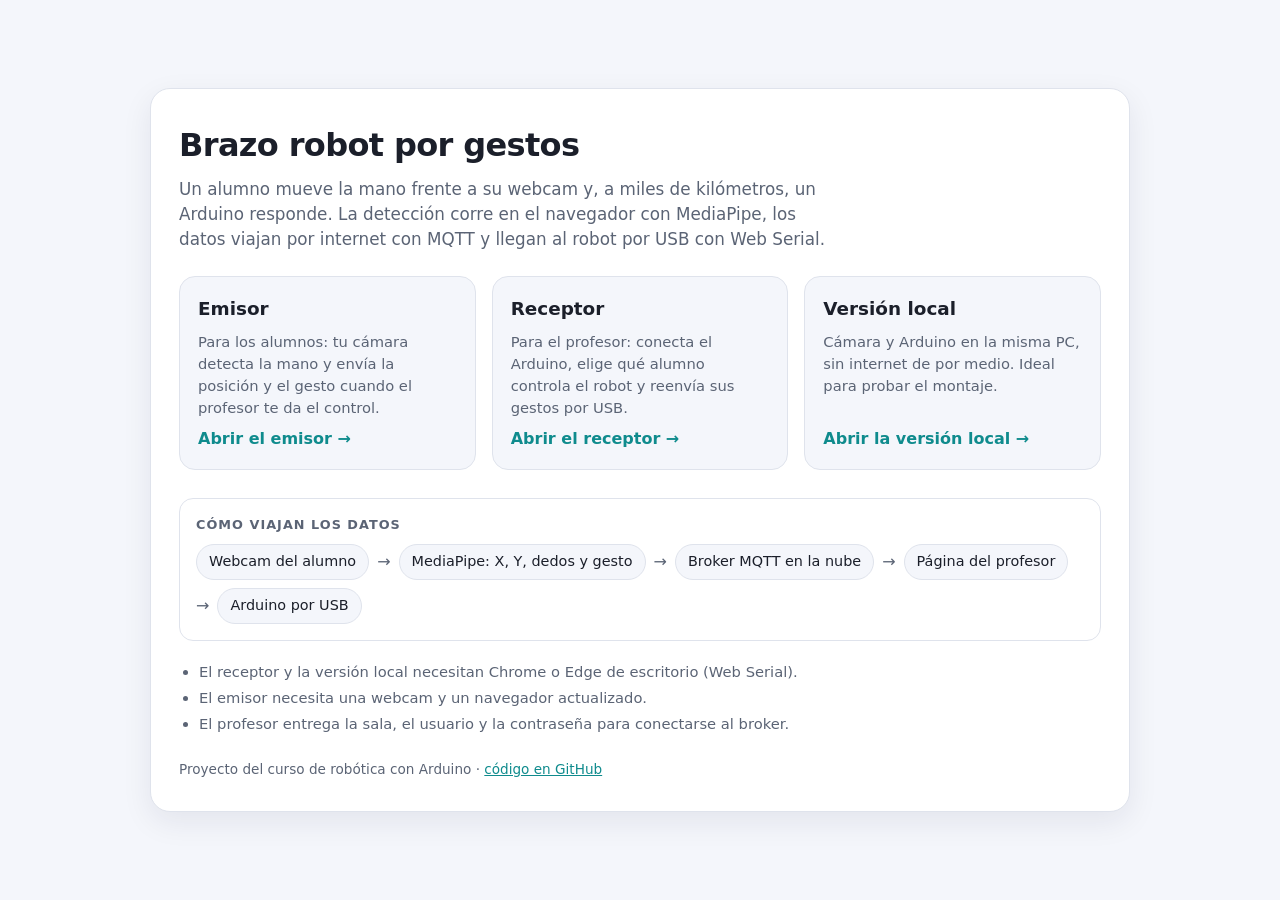
==== index.html @ 40471048 "Brazo robot por gestos: versión local y versión remota por MQTT - Versión local (hand-tracking.html)" ====
<!DOCTYPE html>
<html lang="es">
<head>
  <meta charset="UTF-8" />
  <meta name="viewport" content="width=device-width, initial-scale=1.0" />
  <meta name="description" content="Control remoto de un robot con gestos de la mano: MediaPipe en el navegador, MQTT por internet y Arduino" />
  <title>Brazo robot por gestos</title>
  <link rel="icon" href="data:," />
  <link rel="stylesheet" href="css/app.css" />
</head>
<body>
  <main class="landing">
    <h1>Brazo robot por gestos</h1>
    <p class="landing-lead">
      Un alumno mueve la mano frente a su webcam y, a miles de kilómetros, un Arduino responde.
      La detección corre en el navegador con MediaPipe, los datos viajan por internet con MQTT
      y llegan al robot por USB con Web Serial.
    </p>

    <nav class="role-cards" aria-label="Elegir rol">
      <a class="role-card" href="emisor.html">
        <h2>Emisor</h2>
        <p>Para los alumnos: tu cámara detecta la mano y envía la posición y el gesto cuando el profesor te da el control.</p>
        <span class="role-link">Abrir el emisor →</span>
      </a>
      <a class="role-card" href="receptor.html">
        <h2>Receptor</h2>
        <p>Para el profesor: conecta el Arduino, elige qué alumno controla el robot y reenvía sus gestos por USB.</p>
        <span class="role-link">Abrir el receptor →</span>
      </a>
      <a class="role-card" href="hand-tracking.html">
        <h2>Versión local</h2>
        <p>Cámara y Arduino en la misma PC, sin internet de por medio. Ideal para probar el montaje.</p>
        <span class="role-link">Abrir la versión local →</span>
      </a>
    </nav>

    <section class="flow" aria-label="Cómo funciona">
      <h2 class="section-label">Cómo viajan los datos</h2>
      <ol class="flow-steps">
        <li class="flow-step">Webcam del alumno</li>
        <li class="flow-arrow" aria-hidden="true">→</li>
        <li class="flow-step">MediaPipe: X, Y, dedos y gesto</li>
        <li class="flow-arrow" aria-hidden="true">→</li>
        <li class="flow-step">Broker MQTT en la nube</li>
        <li class="flow-arrow" aria-hidden="true">→</li>
        <li class="flow-step">Página del profesor</li>
        <li class="flow-arrow" aria-hidden="true">→</li>
        <li class="flow-step">Arduino por USB</li>
      </ol>
    </section>

    <ul class="landing-notes">
      <li>El receptor y la versión local necesitan Chrome o Edge de escritorio (Web Serial).</li>
      <li>El emisor necesita una webcam y un navegador actualizado.</li>
      <li>El profesor entrega la sala, el usuario y la contraseña para conectarse al broker.</li>
    </ul>

    <p class="landing-footer">
      Proyecto del curso de robótica con Arduino ·
      <a href="https://github.com/luabfr/brazo-robot-por-gestos">código en GitHub</a>
    </p>
  </main>
</body>
</html>
---- css/app.css ----
/* Estilos compartidos por todas las páginas del proyecto (versión local, emisor y receptor) */

/* Paleta de colores: modo claro por defecto (misma base que index.html) */
:root {
  --bg: #f4f6fb;
  --card: #ffffff;
  --text: #1b1f2a;
  --muted: #5b6475;
  --accent: #0f8b8d;
  --accent-hover: #0b6f71;
  --accent-text: #ffffff;
  --border: #dfe3ec;
  --shadow: 0 10px 30px rgba(20, 30, 60, 0.08);

  /* Mensajes de estado */
  --status-success: #1e7d3a;
  --status-warn: #a15c00;
  --status-error: #c0262d;

  /* Escenario del video: siempre oscuro para que el dibujo resalte */
  --stage-bg: #0b0e13;
  --stage-text: #9aa3b5;

  /* Conexión con el Arduino (mismos colores que index.html) */
  --status-off: #9aa3b5;
  --status-busy: #d08a00;
  --status-on: #1e9e4a;
  --led-on: #f2a900;
  --log-bg: #f7f8fb;
  --log-rx: #0f6f8d;
  --log-tx: #6b3fb0;
}

/* Modo oscuro según la preferencia del sistema */
@media (prefers-color-scheme: dark) {
  :root {
    --bg: #0f131a;
    --card: #171c25;
    --text: #e9edf4;
    --muted: #9aa3b5;
    --accent: #2bb6b8;
    --accent-hover: #4fcacc;
    --accent-text: #0f131a;
    --border: #2a3140;
    --shadow: 0 10px 30px rgba(0, 0, 0, 0.4);

    --status-success: #5fd38a;
    --status-warn: #f0b44c;
    --status-error: #ff7b7f;

    --status-off: #5b6475;
    --status-busy: #f0b44c;
    --status-on: #5fd38a;
    --led-on: #ffc233;
    --log-bg: #10141b;
    --log-rx: #5cc8e6;
    --log-tx: #b99bf0;
  }
}

* {
  box-sizing: border-box;
  margin: 0;
  padding: 0;
}

body {
  min-height: 100vh;
  display: flex;
  justify-content: center;
  padding: 24px 16px;
  background: var(--bg);
  color: var(--text);
  font-family: system-ui, -apple-system, "Segoe UI", Roboto, sans-serif;
  line-height: 1.5;
}

.app {
  width: 100%;
  max-width: 960px;
  padding: 28px 24px;
  background: var(--card);
  border: 1px solid var(--border);
  border-radius: 20px;
  box-shadow: var(--shadow);
}

@media (max-width: 480px) {
  .app {
    padding: 20px 16px;
  }
}

h1 {
  font-size: 1.75rem;
  font-weight: 700;
  letter-spacing: -0.02em;
}

/* Título y descripción en una línea; en pantallas angostas la descripción baja sola */
.app-header {
  display: flex;
  flex-wrap: wrap;
  align-items: baseline;
  gap: 4px 16px;
}

.tagline {
  color: var(--muted);
}

.section-label {
  font-size: 0.8rem;
  font-weight: 600;
  letter-spacing: 0.08em;
  text-transform: uppercase;
  color: var(--muted);
}

/* Barra de controles: botón principal y opciones de dibujo */
.toolbar {
  display: flex;
  flex-wrap: wrap;
  align-items: center;
  gap: 12px 20px;
  margin-top: 20px;
}

.btn {
  display: inline-flex;
  align-items: center;
  justify-content: center;
  min-height: 48px;
  min-width: 180px;
  padding: 12px 20px;
  border-radius: 12px;
  font-size: 1rem;
  font-weight: 600;
  font-family: inherit;
  cursor: pointer;
  transition: background-color 0.2s, color 0.2s, transform 0.1s;
}

.btn:active:not(:disabled) {
  transform: scale(0.98);
}

.btn:focus-visible {
  outline: 3px solid var(--accent);
  outline-offset: 3px;
}

.btn:disabled {
  opacity: 0.5;
  cursor: not-allowed;
}

.btn-primary {
  background: var(--accent);
  color: var(--accent-text);
  border: 2px solid var(--accent);
}

.btn-primary:hover:not(:disabled) {
  background: var(--accent-hover);
  border-color: var(--accent-hover);
}

.toggle {
  display: inline-flex;
  align-items: center;
  gap: 8px;
  min-height: 44px;
  cursor: pointer;
  user-select: none;
}

.toggle input {
  width: 18px;
  height: 18px;
  accent-color: var(--accent);
  cursor: pointer;
}

.toggle input:focus-visible {
  outline: 3px solid var(--accent);
  outline-offset: 2px;
}

.status {
  min-height: 1.5em;
  margin-top: 12px;
  font-size: 0.9rem;
  color: var(--muted);
}

.status-success { color: var(--status-success); }
.status-warn { color: var(--status-warn); }
.status-error { color: var(--status-error); }

.stage-area {
  margin-top: 16px;
}

/* Escenario: el video y el canvas se apilan con el mismo tamaño para que los nodos coincidan */
.stage {
  --video-ratio: 1.7778; /* 16:9; se reemplaza por la proporción real de la cámara al iniciar */
  position: relative;
  width: 100%;
  aspect-ratio: var(--video-ratio);
  max-height: 70vh;
  overflow: hidden;
  background: var(--stage-bg);
  border-radius: 16px;
}

.stage video,
.stage canvas {
  position: absolute;
  inset: 0;
  width: 100%;
  height: 100%;
  object-fit: contain;
}

/* Solo se espeja el video; el canvas espeja las coordenadas para que los textos se lean bien */
.stage.is-mirrored video {
  transform: scaleX(-1);
}

.stage-placeholder {
  position: absolute;
  inset: 0;
  display: flex;
  align-items: center;
  justify-content: center;
  padding: 16px;
  text-align: center;
  color: var(--stage-text);
}

.stage.is-live .stage-placeholder {
  display: none;
}

/* Indicadores: manos detectadas, cuadros por segundo y procesador usado */
.stats {
  display: grid;
  grid-template-columns: repeat(3, 1fr);
  gap: 12px;
  margin-top: 16px;
}

.stat {
  padding: 12px 14px;
  border: 1px solid var(--border);
  border-radius: 14px;
  background: var(--bg);
}

.stat-value {
  display: block;
  margin-top: 2px;
  font-size: 1.5rem;
  font-weight: 700;
  color: var(--accent);
  font-variant-numeric: tabular-nums;
}

/* Coordenadas de la punta del índice de cada mano */
.hand-data {
  margin-top: 20px;
}

.hand-data-list {
  list-style: none;
  margin-top: 8px;
  font-family: ui-monospace, "Cascadia Code", Consolas, monospace;
  font-size: 0.85rem;
  font-variant-numeric: tabular-nums;
}

.hand-data-list li {
  display: flex;
  flex-wrap: wrap;
  gap: 4px 16px;
  padding: 6px 0;
  border-bottom: 1px solid var(--border);
}

.hand-data-list li:last-child {
  border-bottom: 0;
}

/* Respeta los espacios de relleno de las coordenadas para que queden alineadas */
.hand-data-list span {
  white-space: pre;
}

.hand-name {
  min-width: 16ch;
  font-weight: 700;
}

.hand-empty {
  color: var(--muted);
}

/* Selector del punto de control (misma apariencia que los campos de index.html) */
.select {
  min-height: 44px;
  padding: 8px 12px;
  font: inherit;
  color: var(--text);
  background: var(--card);
  border: 1px solid var(--border);
  border-radius: 10px;
  cursor: pointer;
}

.select:focus-visible {
  outline: 3px solid var(--accent);
  outline-offset: 2px;
}

/* Datos de control: X/Y, dedos, gesto y el mensaje que se enviará al Arduino */
.control {
  margin-top: 20px;
  padding: 16px;
  border: 1px solid var(--border);
  border-radius: 14px;
}

/* X, Y y Dedos son números cortos; el gesto es texto ("Mano abierta") y necesita más ancho */
.control .stats {
  grid-template-columns: repeat(3, minmax(0, 0.75fr)) minmax(0, 1.6fr);
  margin-top: 8px;
}

/* El gesto es texto: más chico que los números pero con la misma altura, así las tarjetas quedan parejas */
.stat-value-text {
  font-size: 1.1rem;
  line-height: 2.25rem;
}

.message {
  display: flex;
  flex-wrap: wrap;
  align-items: center;
  gap: 6px 12px;
  margin-top: 12px;
}

.message-value {
  padding: 4px 10px;
  font-family: ui-monospace, "Cascadia Code", Consolas, monospace;
  font-size: 0.95rem;
  background: var(--bg);
  border: 1px solid var(--border);
  border-radius: 8px;
  overflow-wrap: anywhere;
}

.message-rate,
.control-hint {
  font-size: 0.85rem;
  color: var(--muted);
}

.control-hint {
  margin-top: 8px;
}

/* Botones secundarios y compactos (mismo estilo que index.html) */
.btn-secondary {
  background: transparent;
  color: var(--accent);
  border: 2px solid var(--accent);
}

.btn-secondary:hover:not(:disabled) {
  background: var(--accent);
  color: var(--accent-text);
}

.btn-small {
  min-width: 0;
  min-height: 44px;
  padding: 6px 16px;
  font-size: 0.9rem;
  border-radius: 10px;
}

/* Conexión con el Arduino por Web Serial */
.serial {
  margin-top: 20px;
  padding: 16px;
  border: 1px solid var(--border);
  border-radius: 14px;
}

.serial-header,
.logger-header {
  display: flex;
  flex-wrap: wrap;
  align-items: center;
  justify-content: space-between;
  gap: 8px 12px;
}

.port-row {
  display: flex;
  flex-wrap: wrap;
  gap: 8px;
  margin-top: 12px;
}

.port-row .select {
  flex: 1 1 240px;
  min-width: 0;
}

.select:disabled {
  opacity: 0.6;
  cursor: not-allowed;
}

.connection-status,
.led-row {
  display: flex;
  align-items: center;
  gap: 8px;
  font-size: 0.9rem;
  color: var(--muted);
}

.connection-status {
  margin-top: 8px;
}

.status-dot {
  width: 10px;
  height: 10px;
  flex: none;
  border-radius: 50%;
  background: var(--status-off);
}

.status-dot.is-busy {
  background: var(--status-busy);
}

.status-dot.is-connected {
  background: var(--status-on);
}

/* LEDs confirmados por el Arduino: punteado = desconocido, vacío = apagado, relleno con brillo = encendido */
.led-indicator {
  width: 14px;
  height: 14px;
  flex: none;
  border-radius: 50%;
  border: 2px dashed var(--status-off);
  background: transparent;
  transition: background-color 0.2s, box-shadow 0.2s;
}

.led-indicator.is-off {
  border-style: solid;
}

.led-indicator.is-on {
  border: 2px solid var(--led-on);
  background: var(--led-on);
  box-shadow: 0 0 10px var(--led-on);
}

.logger-header {
  margin-top: 16px;
  margin-bottom: 8px;
}

.logger-actions {
  display: flex;
  flex-wrap: wrap;
  align-items: center;
  gap: 8px 16px;
}

.logger-actions .btn-small {
  min-height: 32px;
  padding: 4px 14px;
  font-size: 0.85rem;
  border-radius: 8px;
}

.toggle-small {
  min-height: 32px;
  font-size: 0.85rem;
  color: var(--muted);
}

/* Registro: lista de eventos con hora, nivel y mensaje */
.log-list {
  list-style: none;
  height: 200px;
  overflow-y: auto;
  padding: 10px 12px;
  background: var(--log-bg);
  border: 1px solid var(--border);
  border-radius: 12px;
  font-family: ui-monospace, "Cascadia Code", Consolas, monospace;
  font-size: 0.8rem;
  line-height: 1.6;
}

.log-entry {
  display: grid;
  grid-template-columns: auto 6ch 1fr;
  gap: 8px;
}

.log-time {
  color: var(--muted);
  font-variant-numeric: tabular-nums;
}

.log-level {
  font-weight: 700;
}

.log-message {
  white-space: pre-wrap;
  overflow-wrap: anywhere;
}

.log-info .log-level { color: var(--muted); }
.log-success .log-level { color: var(--status-success); }
.log-warn .log-level { color: var(--status-warn); }
.log-error .log-level,
.log-error .log-message { color: var(--status-error); }
.log-rx .log-level { color: var(--log-rx); }
.log-tx .log-level { color: var(--log-tx); }

/* Oculta visualmente un elemento pero lo deja disponible para lectores de pantalla */
.visually-hidden {
  position: absolute;
  width: 1px;
  height: 1px;
  padding: 0;
  margin: -1px;
  overflow: hidden;
  clip: rect(0, 0, 0, 0);
  white-space: nowrap;
  border: 0;
}

@media (max-width: 480px) {
  .btn {
    width: 100%;
  }

  .stat-value {
    font-size: 1.2rem;
  }

  .stat-value-text {
    font-size: 1rem;
    line-height: 1.8rem;
  }

  .control .stats {
    grid-template-columns: repeat(2, 1fr);
  }

  /* Los botones compactos conservan su ancho natural y se reparten la fila */
  .btn-small {
    width: auto;
    flex: 1 1 auto;
  }
}

/* Escritorio: dos columnas que ocupan exactamente la ventana, sin scroll vertical.
   Izquierda: cámara y detección. Derecha: datos que se envían, conexión Web Serial y registro.
   En pantallas más chicas (celular, ventana angosta o muy baja) se mantiene una sola columna con scroll:
   por debajo de 1180 px de ancho las dos columnas quedan tan angostas que el video se vuelve muy chico. */
@media (min-width: 1180px) and (min-height: 540px) {
  body {
    height: 100vh;
    height: 100dvh;
    padding: 16px;
  }

  .app {
    display: grid;
    grid-template-columns: minmax(0, 1.55fr) minmax(380px, 1fr);
    grid-template-rows: auto minmax(0, 1fr);
    gap: 14px 20px;
    max-width: 1680px;
    height: 100%;
    padding: 18px 24px 20px;
  }

  .app-header {
    grid-column: 1 / -1;
  }

  /* Cada columna reparte su alto. Si la ventana es demasiado baja, hace scroll la columna, no la página.
     El padding con margen negativo deja lugar al contorno de foco de los botones sin que se corte. */
  .column {
    display: flex;
    flex-direction: column;
    gap: 12px;
    min-height: 0;
    margin: -6px;
    padding: 6px;
    overflow-y: auto;
  }

  .column > * {
    margin-top: 0;
  }

  /* El video ocupa todo el alto libre y conserva la proporción de la cámara (100cqw/100cqh = tamaño del área) */
  .stage-area {
    flex: 1 1 0;
    min-height: 160px;
    display: grid;
    place-items: center;
    container-type: size;
  }

  .stage {
    width: min(100cqw, calc(100cqh * var(--video-ratio)));
    max-height: none;
  }

  /* Indicadores de la cámara en una sola línea (etiqueta y valor juntos): le dejan más alto al video */
  .column-camera .stat {
    display: flex;
    align-items: baseline;
    justify-content: space-between;
    gap: 8px;
    padding: 8px 12px;
  }

  .column-camera .stat-value {
    margin-top: 0;
    font-size: 1.15rem;
  }

  /* Las dos manos lado a lado, con el lugar reservado: el video no cambia de tamaño si aparece o desaparece una */
  .hand-data-list {
    display: grid;
    grid-template-columns: repeat(2, minmax(0, 1fr));
    column-gap: 16px;
    min-height: calc(0.85rem * 1.5 + 13px);
  }

  .hand-data-list li {
    border-bottom: 0;
  }

  /* El selector de puerto cede ancho para que "Agregar" y "Conectar" entren en la misma fila */
  .port-row .select {
    flex-basis: 180px;
  }

  /* La tarjeta del Arduino se estira hasta abajo y el registro usa todo el espacio que queda */
  .serial {
    flex: 1 1 0;
    display: flex;
    flex-direction: column;
  }

  .log-list {
    flex: 1 1 0;
    height: auto;
    min-height: 72px;
  }
}

/* Ventanas de poca altura (p. ej. notebook de 1366×768 con la barra del navegador): todo más compacto
   para que al video le quede más lugar */
@media (min-width: 1180px) and (min-height: 540px) and (max-height: 820px) {
  body {
    padding: 10px;
  }

  .app {
    gap: 10px 16px;
    padding: 12px 18px 14px;
  }

  h1 {
    font-size: 1.35rem;
  }

  .column {
    gap: 10px;
  }

  .toolbar {
    gap: 8px 16px;
    font-size: 0.9rem;
  }

  .toolbar .btn {
    min-width: 0;
    min-height: 40px;
    padding: 8px 16px;
    font-size: 0.95rem;
  }

  .toggle {
    min-height: 36px;
  }

  .select {
    min-height: 38px;
    padding: 6px 10px;
  }

  .btn-small {
    min-height: 38px;
  }

  .stat {
    padding: 6px 12px;
  }

  .stat-value {
    font-size: 1.25rem;
  }

  .stat-value-text {
    font-size: 1rem;
    line-height: 1.875rem;
  }

  .control,
  .serial {
    padding: 12px;
  }

  .logger-header {
    margin-top: 10px;
    margin-bottom: 6px;
  }

  .control-hint {
    font-size: 0.8rem;
  }
}

@media (prefers-reduced-motion: reduce) {
  .btn,
  .led-indicator {
    transition: none;
  }
}

/* ================= Versión remota: emisor y receptor ================= */

/* Tarjeta genérica (misma apariencia que "Datos de control" y "Arduino") */
.panel {
  margin-top: 20px;
  padding: 16px;
  border: 1px solid var(--border);
  border-radius: 14px;
}

.panel-header {
  display: flex;
  flex-wrap: wrap;
  align-items: center;
  justify-content: space-between;
  gap: 8px 12px;
}

/* Formulario de conexión al broker: tantos campos por fila como entren (todos en una fila si hay lugar) */
.connect-form {
  display: grid;
  grid-template-columns: repeat(auto-fit, minmax(120px, 1fr));
  gap: 8px 12px;
  margin-top: 12px;
}

/* Con la conexión activa solo quedan el botón y el estado, que ya dice sala y alias: más lugar para lo demás */
.connect-form.is-active .field {
  display: none;
}

.field {
  display: flex;
  flex-direction: column;
  gap: 4px;
  min-width: 0;
}

.field label,
.field-advanced summary {
  font-size: 0.8rem;
  color: var(--muted);
}

.field-wide {
  grid-column: 1 / -1;
}

.field-advanced summary {
  cursor: pointer;
}

.field-advanced .input {
  margin-top: 4px;
}

.input {
  width: 100%;
  min-width: 0;
  min-height: 40px;
  padding: 6px 10px;
  font: inherit;
  color: var(--text);
  background: var(--card);
  border: 1px solid var(--border);
  border-radius: 10px;
}

.input:focus-visible {
  outline: 3px solid var(--accent);
  outline-offset: 2px;
}

.input:disabled {
  opacity: 0.6;
}

.form-actions {
  grid-column: 1 / -1;
  display: flex;
  flex-wrap: wrap;
  align-items: center;
  gap: 8px 12px;
}

/* Estado del rol: quién tiene el control y si la otra punta está conectada */
.role-row {
  display: flex;
  flex-wrap: wrap;
  align-items: center;
  gap: 6px 12px;
  margin-top: 8px;
  font-size: 0.9rem;
  color: var(--muted);
}

.badge {
  display: inline-flex;
  align-items: center;
  padding: 2px 10px;
  border: 1px solid var(--border);
  border-radius: 999px;
  background: var(--bg);
  color: var(--muted);
  font-size: 0.85rem;
  font-weight: 600;
}

.badge.is-active {
  background: var(--accent);
  border-color: var(--accent);
  color: var(--accent-text);
}

.badge.is-waiting {
  border-color: var(--status-warn);
  color: var(--status-warn);
}

/* Registro en su propia tarjeta (emisor) */
.log-panel .logger-header {
  margin-top: 0;
}

/* Lista de alumnos conectados (receptor) */
.student-list {
  list-style: none;
  margin-top: 8px;
  max-height: 240px;
  overflow-y: auto;
}

.student {
  display: flex;
  align-items: center;
  gap: 10px;
  padding: 6px 0;
  border-bottom: 1px solid var(--border);
}

.student:last-child {
  border-bottom: 0;
}

.student-name {
  flex: 1;
  min-width: 0;
  font-weight: 600;
  overflow-wrap: anywhere;
}

.student-empty {
  padding: 8px 0;
  font-size: 0.9rem;
  color: var(--muted);
}

.student .btn-small {
  min-height: 34px;
  padding: 4px 12px;
}

@media (min-width: 1180px) and (min-height: 540px) {
  /* El registro del emisor y la lista de alumnos del receptor usan todo el alto que queda */
  .log-panel,
  .students {
    flex: 1 1 0;
    display: flex;
    flex-direction: column;
  }

  .student-list {
    flex: 1 1 0;
    min-height: 60px;
    max-height: none;
  }
}

@media (min-width: 1180px) and (min-height: 540px) and (max-height: 820px) {
  .panel {
    padding: 12px;
  }

  .connect-form {
    gap: 6px 10px;
    margin-top: 8px;
  }

  .input {
    min-height: 36px;
    padding: 4px 10px;
  }
}

/* ================= Portada (index.html) ================= */

.landing {
  width: 100%;
  max-width: 980px;
  margin: auto 0;
  padding: 32px 28px;
  background: var(--card);
  border: 1px solid var(--border);
  border-radius: 20px;
  box-shadow: var(--shadow);
}

.landing h1 {
  font-size: 2rem;
}

.landing-lead {
  margin-top: 8px;
  max-width: 62ch;
  color: var(--muted);
  font-size: 1.05rem;
}

.role-cards {
  display: grid;
  grid-template-columns: repeat(3, minmax(0, 1fr));
  gap: 16px;
  margin-top: 24px;
}

.role-card {
  display: flex;
  flex-direction: column;
  gap: 8px;
  padding: 18px;
  border: 1px solid var(--border);
  border-radius: 16px;
  background: var(--bg);
  color: var(--text);
  text-decoration: none;
  transition: border-color 0.2s, transform 0.1s;
}

.role-card:hover {
  border-color: var(--accent);
}

.role-card:focus-visible {
  outline: 3px solid var(--accent);
  outline-offset: 3px;
}

.role-card h2 {
  font-size: 1.15rem;
}

.role-card p {
  color: var(--muted);
  font-size: 0.92rem;
}

.role-card .role-link {
  margin-top: auto;
  color: var(--accent);
  font-weight: 600;
}

.flow {
  margin-top: 28px;
  padding: 16px;
  border: 1px solid var(--border);
  border-radius: 14px;
}

.flow-steps {
  display: flex;
  flex-wrap: wrap;
  align-items: center;
  gap: 8px;
  margin-top: 10px;
  list-style: none;
}

.flow-step {
  padding: 6px 12px;
  border-radius: 999px;
  background: var(--bg);
  border: 1px solid var(--border);
  font-size: 0.9rem;
}

.flow-arrow {
  color: var(--muted);
}

.landing-notes {
  margin-top: 20px;
  padding-left: 20px;
  color: var(--muted);
  font-size: 0.92rem;
}

.landing-notes li + li {
  margin-top: 4px;
}

.landing-footer {
  margin-top: 24px;
  font-size: 0.85rem;
  color: var(--muted);
}

.landing-footer a {
  color: var(--accent);
}

@media (max-width: 760px) {
  .role-cards {
    grid-template-columns: 1fr;
  }

  .landing {
    padding: 24px 18px;
  }
}

@media (prefers-reduced-motion: reduce) {
  .role-card {
    transition: none;
  }
}
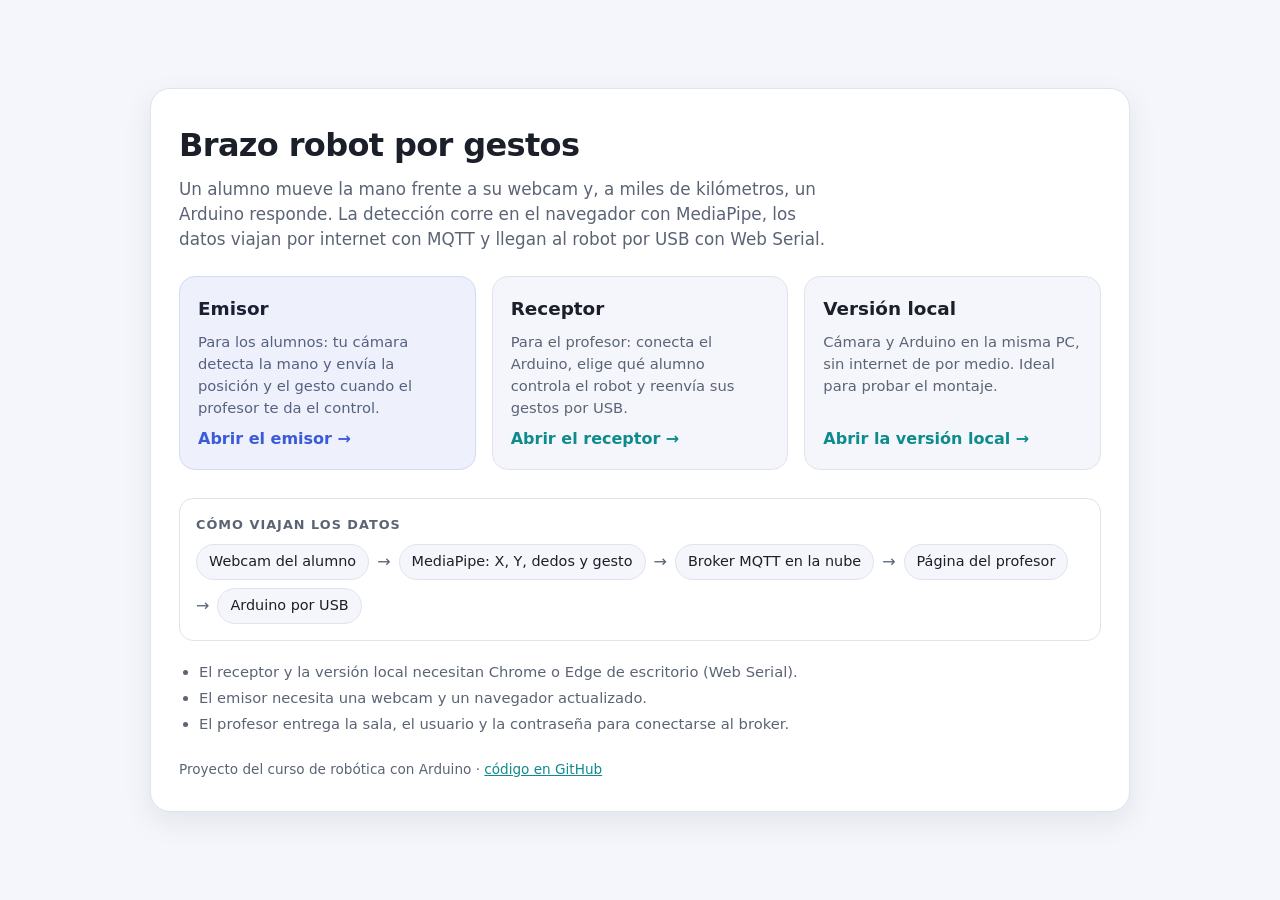
==== commit 8f6bfaee: "Paleta azul índigo para el emisor y ajustes de diseño - El emisor usa una paleta análoga (azul índig" ====
--- a/index.html
+++ b/index.html
@@ -18,7 +18,8 @@
     </p>
 
     <nav class="role-cards" aria-label="Elegir rol">
-      <a class="role-card" href="emisor.html">
+      <!-- theme-emisor: la tarjeta anticipa el color de la página del emisor -->
+      <a class="role-card theme-emisor" href="emisor.html">
         <h2>Emisor</h2>
         <p>Para los alumnos: tu cámara detecta la mano y envía la posición y el gesto cuando el profesor te da el control.</p>
         <span class="role-link">Abrir el emisor →</span>
--- a/css/app.css
+++ b/css/app.css
@@ -58,6 +58,38 @@
   }
 }
 
+/* Paleta del emisor (alumnos): azul índigo, análoga del verde azulado del receptor.
+   Sirve para distinguir las dos páginas a simple vista. Se descartó la complementaria (coral/rojo)
+   porque se confunde con los colores de aviso, error y LED encendido.
+   Contraste verificado (WCAG AA, mínimo 4,5:1) en todas las combinaciones de texto y fondo. */
+.theme-emisor {
+  --bg: #eef1fb;
+  --card: #ffffff;
+  --text: #1a1f33;
+  --muted: #566080;
+  --accent: #3b5bdb;
+  --accent-hover: #2f48b4;
+  --accent-text: #ffffff;
+  --border: #d3daf2;
+  --shadow: 0 10px 30px rgba(30, 45, 120, 0.1);
+  --log-bg: #f5f7fe;
+}
+
+@media (prefers-color-scheme: dark) {
+  .theme-emisor {
+    --bg: #0d1120;
+    --card: #151b2f;
+    --text: #e8ecf8;
+    --muted: #9ba5c4;
+    --accent: #8fa3ff;
+    --accent-hover: #aab9ff;
+    --accent-text: #0d1120;
+    --border: #283255;
+    --shadow: 0 10px 30px rgba(0, 0, 0, 0.45);
+    --log-bg: #0f1427;
+  }
+}
+
 * {
   box-sizing: border-box;
   margin: 0;
@@ -107,6 +139,11 @@
 
 .tagline {
   color: var(--muted);
+}
+
+/* El azul por defecto del navegador casi no se ve en modo oscuro: los enlaces usan el acento de cada página */
+.tagline a {
+  color: var(--accent);
 }
 
 .section-label {
@@ -676,7 +713,7 @@
   .log-list {
     flex: 1 1 0;
     height: auto;
-    min-height: 72px;
+    min-height: 68px;
   }
 }
 
@@ -781,7 +818,7 @@
 /* Formulario de conexión al broker: tantos campos por fila como entren (todos en una fila si hay lugar) */
 .connect-form {
   display: grid;
-  grid-template-columns: repeat(auto-fit, minmax(120px, 1fr));
+  grid-template-columns: repeat(auto-fit, minmax(100px, 1fr));
   gap: 8px 12px;
   margin-top: 12px;
 }
@@ -856,6 +893,11 @@
   color: var(--muted);
 }
 
+/* display: flex anularía el atributo hidden */
+.role-row[hidden] {
+  display: none;
+}
+
 .badge {
   display: inline-flex;
   align-items: center;
@@ -923,6 +965,12 @@
 }
 
 @media (min-width: 1180px) and (min-height: 540px) {
+  /* En columnas la separación la da el gap. .panel se define después de ".column > *" y le ganaría
+     por orden con la misma especificidad: por eso esta regla es más específica */
+  .column > .panel {
+    margin-top: 0;
+  }
+
   /* El registro del emisor y la lista de alumnos del receptor usan todo el alto que queda */
   .log-panel,
   .students {
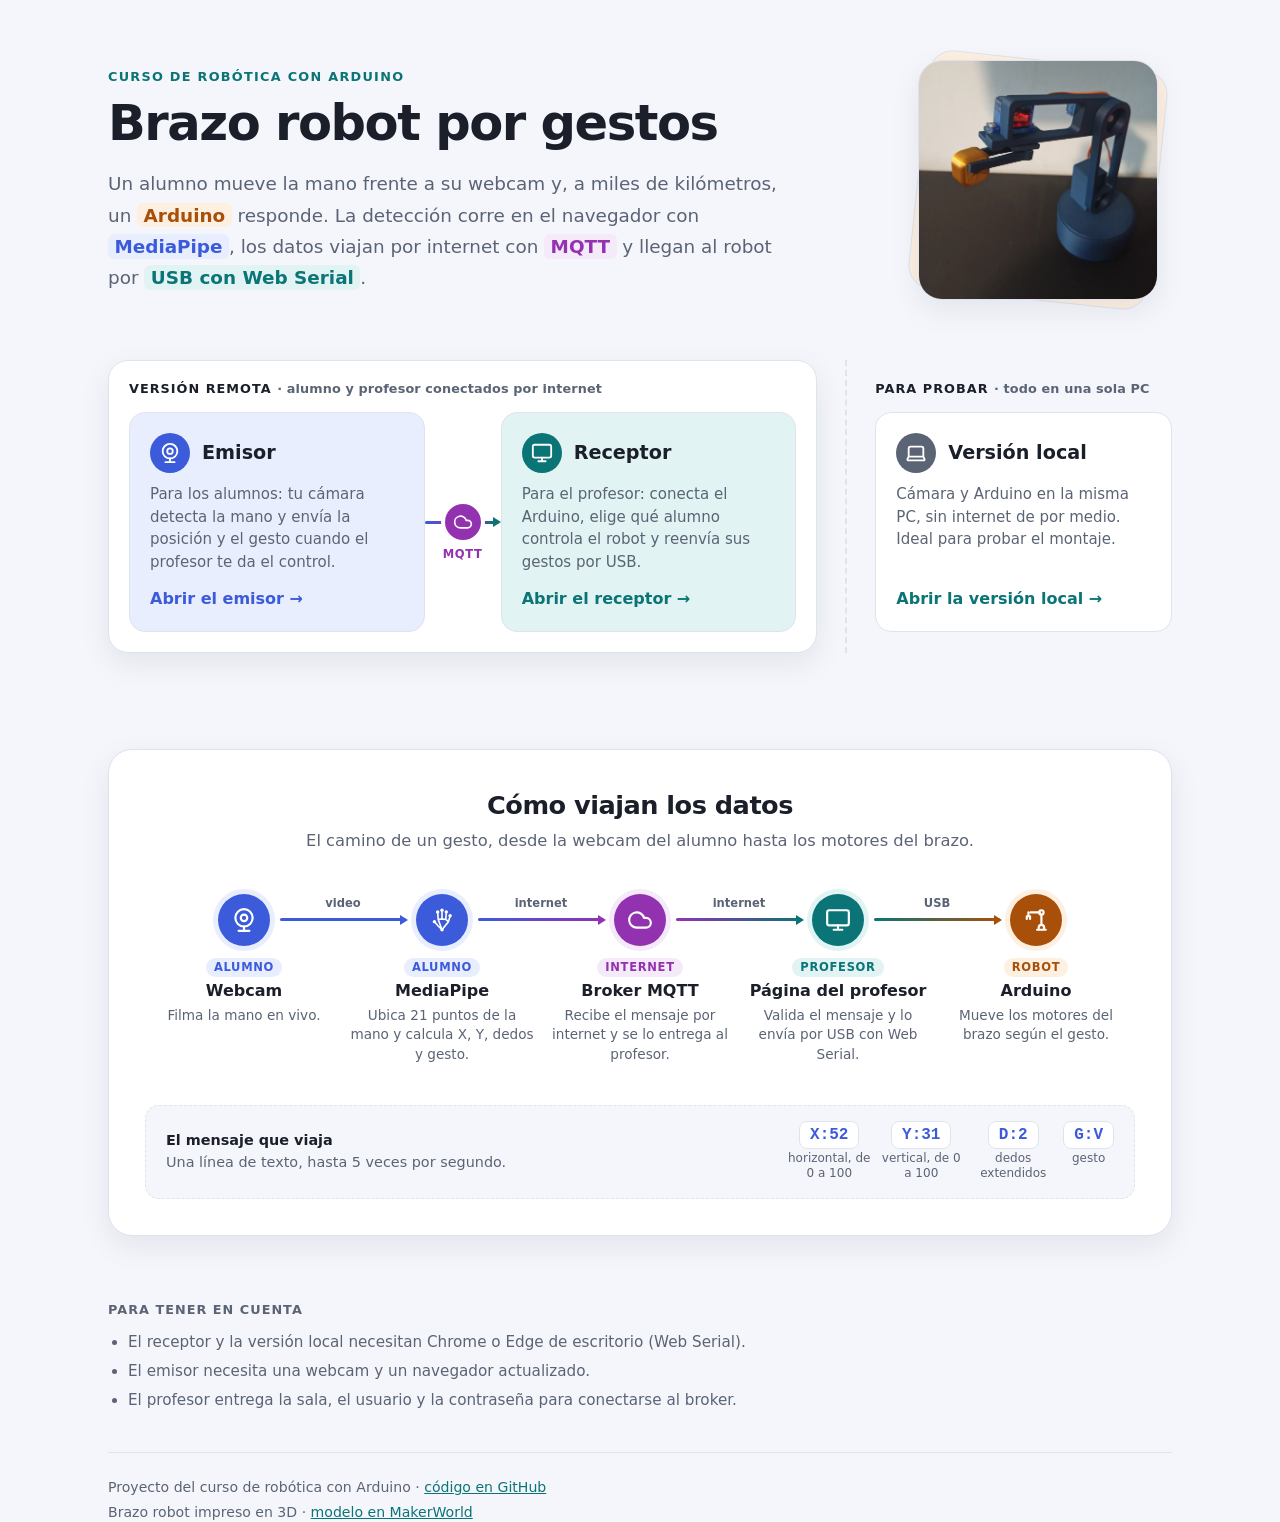
==== commit 040e1076: "Portada en secciones y emisor con los datos de la mano sobre el video Portada (index.html): - Hero c" ====
--- a/index.html
+++ b/index.html
@@ -10,57 +10,203 @@
 </head>
 <body>
   <main class="landing">
-    <h1>Brazo robot por gestos</h1>
-    <p class="landing-lead">
-      Un alumno mueve la mano frente a su webcam y, a miles de kilómetros, un Arduino responde.
-      La detección corre en el navegador con MediaPipe, los datos viajan por internet con MQTT
-      y llegan al robot por USB con Web Serial.
-    </p>
-
-    <nav class="role-cards" aria-label="Elegir rol">
-      <!-- theme-emisor: la tarjeta anticipa el color de la página del emisor -->
-      <a class="role-card theme-emisor" href="emisor.html">
-        <h2>Emisor</h2>
-        <p>Para los alumnos: tu cámara detecta la mano y envía la posición y el gesto cuando el profesor te da el control.</p>
-        <span class="role-link">Abrir el emisor →</span>
-      </a>
-      <a class="role-card" href="receptor.html">
-        <h2>Receptor</h2>
-        <p>Para el profesor: conecta el Arduino, elige qué alumno controla el robot y reenvía sus gestos por USB.</p>
-        <span class="role-link">Abrir el receptor →</span>
-      </a>
-      <a class="role-card" href="hand-tracking.html">
-        <h2>Versión local</h2>
-        <p>Cámara y Arduino en la misma PC, sin internet de por medio. Ideal para probar el montaje.</p>
-        <span class="role-link">Abrir la versión local →</span>
-      </a>
+    <!-- Hero: presentación del proyecto. Cada tecnología lleva el color de la zona donde trabaja;
+         las tarjetas y el diagrama de abajo repiten los mismos colores -->
+    <header class="landing-hero">
+      <div class="hero-text">
+        <p class="hero-eyebrow">Curso de robótica con Arduino</p>
+        <h1>Brazo robot por gestos</h1>
+        <p class="landing-lead">
+          Un alumno mueve la mano frente a su webcam y, a miles de kilómetros, un
+          <strong class="tech zone-robot">Arduino</strong> responde.
+          La detección corre en el navegador con <strong class="tech zone-student">MediaPipe</strong>,
+          los datos viajan por internet con <strong class="tech zone-cloud">MQTT</strong>
+          y llegan al robot por <strong class="tech zone-teacher">USB con Web Serial</strong>.
+        </p>
+      </div>
+      <figure class="landing-figure">
+        <img
+          class="landing-photo"
+          src="assets/brazo-robot.webp"
+          width="1000"
+          height="1333"
+          alt="El brazo robot del curso: piezas azules impresas en 3D y servomotores a la vista"
+        />
+      </figure>
+    </header>
+
+    <!-- Páginas del proyecto. Emisor y receptor van juntos (son las dos puntas de la versión remota, unidas por MQTT);
+         la versión local queda aparte, del otro lado de un separador -->
+    <nav class="roles" aria-label="Páginas del proyecto">
+      <section class="role-group role-group-remote" aria-labelledby="remote-title">
+        <h2 class="group-label" id="remote-title">
+          Versión remota <span class="group-label-note">· alumno y profesor conectados por internet</span>
+        </h2>
+        <div class="role-pair">
+          <!-- Cada tarjeta anticipa el color de su página: índigo el emisor, verde azulado el receptor -->
+          <a class="role-card zone-student" href="emisor.html">
+            <div class="role-head">
+              <span class="role-icon" aria-hidden="true">
+                <svg viewBox="0 0 24 24"><circle cx="12" cy="10" r="8" /><circle cx="12" cy="10" r="3" /><path d="M7 22h10M12 22v-4" /></svg>
+              </span>
+              <h3>Emisor</h3>
+            </div>
+            <p>Para los alumnos: tu cámara detecta la mano y envía la posición y el gesto cuando el profesor te da el control.</p>
+            <span class="role-link">Abrir el emisor →</span>
+          </a>
+
+          <div class="role-bridge" aria-hidden="true">
+            <span class="role-bridge-icon">
+              <svg viewBox="0 0 24 24"><path d="M17.5 19H9a7 7 0 1 1 6.71-9h1.79a4.5 4.5 0 1 1 0 9Z" /></svg>
+            </span>
+            <span class="role-bridge-label">MQTT</span>
+          </div>
+
+          <a class="role-card zone-teacher" href="receptor.html">
+            <div class="role-head">
+              <span class="role-icon" aria-hidden="true">
+                <svg viewBox="0 0 24 24"><rect width="20" height="14" x="2" y="3" rx="2" /><path d="M8 21h8M12 17v4" /></svg>
+              </span>
+              <h3>Receptor</h3>
+            </div>
+            <p>Para el profesor: conecta el Arduino, elige qué alumno controla el robot y reenvía sus gestos por USB.</p>
+            <span class="role-link">Abrir el receptor →</span>
+          </a>
+        </div>
+      </section>
+
+      <section class="role-group role-group-local" aria-labelledby="local-title">
+        <h2 class="group-label" id="local-title">
+          Para probar <span class="group-label-note">· todo en una sola PC</span>
+        </h2>
+        <a class="role-card zone-local" href="hand-tracking.html">
+          <div class="role-head">
+            <span class="role-icon" aria-hidden="true">
+              <svg viewBox="0 0 24 24"><path d="M20 16V7a2 2 0 0 0-2-2H6a2 2 0 0 0-2 2v9m16 0H4m16 0 1.28 2.55a1 1 0 0 1-.9 1.45H3.62a1 1 0 0 1-.9-1.45L4 16" /></svg>
+            </span>
+            <h3>Versión local</h3>
+          </div>
+          <p>Cámara y Arduino en la misma PC, sin internet de por medio. Ideal para probar el montaje.</p>
+          <span class="role-link">Abrir la versión local →</span>
+        </a>
+      </section>
     </nav>
 
-    <section class="flow" aria-label="Cómo funciona">
-      <h2 class="section-label">Cómo viajan los datos</h2>
-      <ol class="flow-steps">
-        <li class="flow-step">Webcam del alumno</li>
-        <li class="flow-arrow" aria-hidden="true">→</li>
-        <li class="flow-step">MediaPipe: X, Y, dedos y gesto</li>
-        <li class="flow-arrow" aria-hidden="true">→</li>
-        <li class="flow-step">Broker MQTT en la nube</li>
-        <li class="flow-arrow" aria-hidden="true">→</li>
-        <li class="flow-step">Página del profesor</li>
-        <li class="flow-arrow" aria-hidden="true">→</li>
-        <li class="flow-step">Arduino por USB</li>
+    <section class="flow" aria-labelledby="flow-title">
+      <div class="section-head">
+        <h2 class="section-title" id="flow-title">Cómo viajan los datos</h2>
+        <p class="section-intro">El camino de un gesto, desde la webcam del alumno hasta los motores del brazo.</p>
+      </div>
+
+      <!-- Recorrido en 5 paradas. Las conexiones (.flow-link) son decorativas: lo que dicen ya está en cada descripción -->
+      <ol class="flow-track">
+        <li class="flow-stop zone-student">
+          <span class="flow-icon" aria-hidden="true">
+            <svg viewBox="0 0 24 24"><circle cx="12" cy="10" r="8" /><circle cx="12" cy="10" r="3" /><path d="M7 22h10M12 22v-4" /></svg>
+          </span>
+          <div class="flow-text">
+            <span class="flow-where">Alumno</span>
+            <h3 class="flow-title">Webcam</h3>
+            <p class="flow-desc">Filma la mano en vivo.</p>
+          </div>
+          <span class="flow-link to-student" aria-hidden="true"><span class="flow-link-label">video</span></span>
+        </li>
+
+        <li class="flow-stop zone-student">
+          <span class="flow-icon" aria-hidden="true">
+            <!-- Esqueleto de la mano: algunos de los 21 puntos que detecta MediaPipe -->
+            <svg viewBox="0 0 24 24" class="icon-thin"><path d="M12 21 8.5 17.5 5 13.5M12 21 8.5 11.5 8 4.5M8.5 11.5 12 11 12 3M12 11 15.5 11.5 16 4.5M15.5 11.5 18 13.5 19.5 8M18 13.5 12 21" /><g class="icon-dots"><circle cx="12" cy="21" r="1.6" /><circle cx="5" cy="13.5" r="1.6" /><circle cx="8" cy="4.5" r="1.6" /><circle cx="12" cy="3" r="1.6" /><circle cx="16" cy="4.5" r="1.6" /><circle cx="19.5" cy="8" r="1.6" /></g></svg>
+          </span>
+          <div class="flow-text">
+            <span class="flow-where">Alumno</span>
+            <h3 class="flow-title">MediaPipe</h3>
+            <p class="flow-desc">Ubica 21 puntos de la mano y calcula X, Y, dedos y gesto.</p>
+          </div>
+          <span class="flow-link to-cloud" aria-hidden="true"><span class="flow-link-label">internet</span></span>
+        </li>
+
+        <li class="flow-stop zone-cloud">
+          <span class="flow-icon" aria-hidden="true">
+            <svg viewBox="0 0 24 24"><path d="M17.5 19H9a7 7 0 1 1 6.71-9h1.79a4.5 4.5 0 1 1 0 9Z" /></svg>
+          </span>
+          <div class="flow-text">
+            <span class="flow-where">Internet</span>
+            <h3 class="flow-title">Broker MQTT</h3>
+            <p class="flow-desc">Recibe el mensaje por internet y se lo entrega al profesor.</p>
+          </div>
+          <span class="flow-link to-teacher" aria-hidden="true"><span class="flow-link-label">internet</span></span>
+        </li>
+
+        <li class="flow-stop zone-teacher">
+          <span class="flow-icon" aria-hidden="true">
+            <svg viewBox="0 0 24 24"><rect width="20" height="14" x="2" y="3" rx="2" /><path d="M8 21h8M12 17v4" /></svg>
+          </span>
+          <div class="flow-text">
+            <span class="flow-where">Profesor</span>
+            <h3 class="flow-title">Página del profesor</h3>
+            <p class="flow-desc">Valida el mensaje y lo envía por USB con Web Serial.</p>
+          </div>
+          <span class="flow-link to-robot" aria-hidden="true"><span class="flow-link-label">USB</span></span>
+        </li>
+
+        <li class="flow-stop zone-robot">
+          <span class="flow-icon" aria-hidden="true">
+            <svg viewBox="0 0 24 24"><path d="M13 21h8M14.5 21v-2a2.5 2.5 0 0 1 5 0v2M17 16.5V7M15.5 5H7M5 5v3.5M3.5 11V8.5h3V11" /><circle cx="17" cy="5" r="2" /></svg>
+          </span>
+          <div class="flow-text">
+            <span class="flow-where">Robot</span>
+            <h3 class="flow-title">Arduino</h3>
+            <p class="flow-desc">Mueve los motores del brazo según el gesto.</p>
+          </div>
+        </li>
       </ol>
+
+      <!-- Anatomía del mensaje: es el mismo texto en todo el recorrido (ver js/protocol.js) -->
+      <div class="packet">
+        <p class="packet-caption">
+          <strong>El mensaje que viaja</strong>
+          <span>Una línea de texto, hasta 5 veces por segundo.</span>
+        </p>
+        <dl class="packet-parts">
+          <div class="packet-part">
+            <dt><code>X:52</code></dt>
+            <dd>horizontal, de 0 a 100</dd>
+          </div>
+          <div class="packet-part">
+            <dt><code>Y:31</code></dt>
+            <dd>vertical, de 0 a 100</dd>
+          </div>
+          <div class="packet-part">
+            <dt><code>D:2</code></dt>
+            <dd>dedos extendidos</dd>
+          </div>
+          <div class="packet-part">
+            <dt><code>G:V</code></dt>
+            <dd>gesto</dd>
+          </div>
+        </dl>
+      </div>
     </section>
 
-    <ul class="landing-notes">
-      <li>El receptor y la versión local necesitan Chrome o Edge de escritorio (Web Serial).</li>
-      <li>El emisor necesita una webcam y un navegador actualizado.</li>
-      <li>El profesor entrega la sala, el usuario y la contraseña para conectarse al broker.</li>
-    </ul>
-
-    <p class="landing-footer">
-      Proyecto del curso de robótica con Arduino ·
-      <a href="https://github.com/luabfr/brazo-robot-por-gestos">código en GitHub</a>
-    </p>
+    <section class="landing-notes" aria-labelledby="notes-title">
+      <h2 class="section-label" id="notes-title">Para tener en cuenta</h2>
+      <ul>
+        <li>El receptor y la versión local necesitan Chrome o Edge de escritorio (Web Serial).</li>
+        <li>El emisor necesita una webcam y un navegador actualizado.</li>
+        <li>El profesor entrega la sala, el usuario y la contraseña para conectarse al broker.</li>
+      </ul>
+    </section>
+
+    <footer class="landing-footer">
+      <p>
+        Proyecto del curso de robótica con Arduino ·
+        <a href="https://github.com/luabfr/brazo-robot-por-gestos">código en GitHub</a>
+      </p>
+      <p>
+        Brazo robot impreso en 3D ·
+        <a href="https://makerworld.com/es/models/1101858-robotic-arm-3-axis-connected#profileId-1097227">modelo en MakerWorld</a>
+      </p>
+    </footer>
   </main>
 </body>
 </html>
--- a/css/app.css
+++ b/css/app.css
@@ -29,6 +29,19 @@
   --log-bg: #f7f8fb;
   --log-rx: #0f6f8d;
   --log-tx: #6b3fb0;
+
+  /* Zonas del recorrido de los datos (portada): alumno, internet, profesor y robot.
+     Alumno usa el índigo del emisor y profesor el verde azulado del receptor, para que todo cuente la misma historia.
+     Contraste WCAG AA verificado del color sobre su fondo teñido, la tarjeta y el fondo (mínimo 4,86:1) */
+  --zone-student: #3b5bdb;
+  --zone-student-tint: #e9eeff;
+  --zone-cloud: #9332b0;
+  --zone-cloud-tint: #f5eafa;
+  --zone-teacher: #0b7476;
+  --zone-teacher-tint: #e2f3f3;
+  --zone-robot: #a8500a;
+  --zone-robot-tint: #fdf0e1;
+  --zone-icon: #ffffff;
 }
 
 /* Modo oscuro según la preferencia del sistema */
@@ -55,6 +68,16 @@
     --log-bg: #10141b;
     --log-rx: #5cc8e6;
     --log-tx: #b99bf0;
+
+    --zone-student: #8fa3ff;
+    --zone-student-tint: #1d2442;
+    --zone-cloud: #df8ff2;
+    --zone-cloud-tint: #2c1c36;
+    --zone-teacher: #4fcacc;
+    --zone-teacher-tint: #11302f;
+    --zone-robot: #f7b04a;
+    --zone-robot-tint: #322512;
+    --zone-icon: #0f131a;
   }
 }
 
@@ -96,6 +119,11 @@
   padding: 0;
 }
 
+/* Los elementos con display: flex o grid anularían el atributo hidden: esta regla lo hace valer siempre */
+[hidden] {
+  display: none !important;
+}
+
 body {
   min-height: 100vh;
   display: flex;
@@ -144,6 +172,31 @@
 /* El azul por defecto del navegador casi no se ve en modo oscuro: los enlaces usan el acento de cada página */
 .tagline a {
   color: var(--accent);
+}
+
+/* Ícono redondo junto al título (el mismo de la tarjeta de la portada), en el color de la página.
+   Va en línea y no como flex: así el título conserva su línea base y la descripción de al lado queda alineada.
+   vertical-align centra el círculo (1,45em de alto) sobre la altura de las mayúsculas */
+.title-icon {
+  display: inline-grid;
+  place-items: center;
+  width: 1.45em;
+  height: 1.45em;
+  margin-right: 0.4em;
+  border-radius: 50%;
+  background: var(--accent);
+  color: var(--accent-text);
+  vertical-align: -0.375em;
+}
+
+.title-icon svg {
+  width: 56%;
+  height: 56%;
+  fill: none;
+  stroke: currentColor;
+  stroke-width: 2;
+  stroke-linecap: round;
+  stroke-linejoin: round;
 }
 
 .section-label {
@@ -339,6 +392,16 @@
   font-weight: 700;
 }
 
+/* La confianza y el nombre del eje son datos secundarios: van más tenues que el nombre y los valores */
+.hand-score,
+.hand-axis {
+  color: var(--muted);
+}
+
+.hand-score {
+  font-weight: 600;
+}
+
 .hand-empty {
   color: var(--muted);
 }
@@ -473,6 +536,17 @@
 
 .connection-status {
   margin-top: 8px;
+}
+
+/* Estado del brazo robot que informa el Arduino (dirección y ángulo de cada motor) */
+.device-status {
+  margin-top: 8px;
+  padding: 6px 10px;
+  border: 1px solid var(--border);
+  border-radius: 8px;
+  background: var(--bg);
+  font-size: 0.9rem;
+  font-variant-numeric: tabular-nums;
 }
 
 .status-dot {
@@ -893,11 +967,6 @@
   color: var(--muted);
 }
 
-/* display: flex anularía el atributo hidden */
-.role-row[hidden] {
-  display: none;
-}
-
 .badge {
   display: inline-flex;
   align-items: center;
@@ -1002,130 +1071,953 @@
   }
 }
 
+/* ================= Datos sobre el video (emisor) ================= */
+
+/* El escenario siempre es oscuro, en modo claro y oscuro: estas capas usan texto claro fijo.
+   Solo se muestran con la cámara encendida (.is-live) y no capturan el mouse */
+.stage-frame {
+  position: relative;
+}
+
+.stage-meta,
+.stage-hud {
+  position: absolute;
+  pointer-events: none;
+}
+
+.stage:not(.is-live) .stage-meta,
+.stage:not(.is-live) ~ .stage-hud {
+  display: none;
+}
+
+/* En escritorio el video queda arriba, pegado a los controles: el espacio libre va abajo y no en dos huecos */
+@media (min-width: 1180px) and (min-height: 540px) {
+  .stage-area-top {
+    place-items: start center;
+  }
+}
+
+/* Indicadores técnicos (manos, FPS y procesador): chicos y translúcidos, arriba a la derecha.
+   Solo importan si la detección anda lenta */
+.stage-meta {
+  top: 10px;
+  right: 10px;
+  padding: 3px 10px;
+  border-radius: 999px;
+  background: rgba(11, 14, 19, 0.55);
+  color: var(--stage-text);
+  font-size: 0.72rem;
+  font-variant-numeric: tabular-nums;
+}
+
+.stage-meta b {
+  color: #e9edf4;
+  font-weight: 700;
+}
+
+/* Datos de la mano: franja inferior con degradé, como un subtítulo. Es el dato principal de la cámara */
+.stage-hud {
+  right: 0;
+  bottom: 0;
+  left: 0;
+  margin: 0;
+  padding: 40px 16px 12px;
+  border-radius: 0 0 16px 16px; /* las mismas esquinas que el video */
+  background: linear-gradient(to top, rgba(11, 14, 19, 0.85), rgba(11, 14, 19, 0.55) 55%, rgba(11, 14, 19, 0));
+  color: #ffffff;
+}
+
+.hand-data-title {
+  color: var(--stage-text);
+  font-size: 0.7rem;
+  font-weight: 600;
+  letter-spacing: 0.08em;
+  text-transform: uppercase;
+}
+
+/* .stage-hud antepuesto: le gana a las reglas de la lista en la columna de la cámara (grilla, alto mínimo) */
+.stage-hud .hand-data-list {
+  display: flex;
+  flex-wrap: wrap;
+  gap: 6px 32px;
+  min-height: 0;
+  margin-top: 6px;
+  font-size: 1.05rem;
+}
+
+.stage-hud .hand-data-list li {
+  align-items: center;
+  gap: 4px 14px;
+  padding: 0;
+  border-bottom: 0;
+}
+
+/* Nombre de la mano en una pastilla del color del emisor */
+.stage-hud .hand-name {
+  min-width: 0;
+  padding: 1px 10px;
+  border-radius: 999px;
+  background: var(--accent);
+  color: var(--accent-text);
+  font-family: system-ui, -apple-system, "Segoe UI", Roboto, sans-serif;
+  font-size: 0.9rem;
+}
+
+/* 0,85 y no menos: con 0,75 el porcentaje quedaba en 4,1:1 sobre el índigo, por debajo de AA */
+.stage-hud .hand-score {
+  color: inherit;
+  opacity: 0.85;
+}
+
+.stage-hud .hand-value {
+  font-weight: 700;
+}
+
+.stage-hud .hand-axis {
+  color: var(--stage-text);
+}
+
+.stage-hud .hand-empty {
+  color: var(--stage-text);
+  font-family: system-ui, -apple-system, "Segoe UI", Roboto, sans-serif;
+  font-size: 0.9rem;
+}
+
+/* Celular: el video es chico y la franja lo taparía casi entero. Pasa a ser una tira oscura debajo del video
+   y la explicación de los ejes se oculta */
+@media (max-width: 600px) {
+  .stage-hud {
+    position: static;
+    margin-top: 8px;
+    padding: 10px 12px;
+    border-radius: 12px;
+    background: var(--stage-bg);
+  }
+
+  .hand-data-title {
+    display: none;
+  }
+
+  /* Tamaños calculados para que cada mano (nombre y x, y, z) entre en una línea a 360 px de ancho */
+  .stage-hud .hand-data-list {
+    margin-top: 0;
+    font-size: 0.82rem;
+  }
+
+  .stage-hud .hand-data-list li {
+    gap: 2px 8px;
+  }
+
+  .stage-hud .hand-name {
+    padding: 1px 8px;
+    font-size: 0.78rem;
+  }
+}
+
+/* Celulares angostos: "Izquierda 96%" con x, y, z no entra en una línea; la confianza es el dato que menos importa */
+@media (max-width: 420px) {
+  .stage-hud .hand-score {
+    display: none;
+  }
+}
+
 /* ================= Portada (index.html) ================= */
 
+/* La portada no es una tarjeta única: es una columna de secciones con aire entre ellas
+   (hero, páginas del proyecto, recorrido de los datos y notas) */
 .landing {
   width: 100%;
-  max-width: 980px;
-  margin: auto 0;
-  padding: 32px 28px;
-  background: var(--card);
+  max-width: 1080px;
+  padding: 0 8px 16px;
+}
+
+/* Colores de cada zona. .to-* indica la zona de destino de una conexión del diagrama.
+   zone-local (versión local) usa el gris de los textos secundarios: es la opción "aparte" */
+.zone-student { --zone: var(--zone-student); --zone-tint: var(--zone-student-tint); }
+.zone-cloud { --zone: var(--zone-cloud); --zone-tint: var(--zone-cloud-tint); }
+.zone-teacher { --zone: var(--zone-teacher); --zone-tint: var(--zone-teacher-tint); }
+.zone-robot { --zone: var(--zone-robot); --zone-tint: var(--zone-robot-tint); }
+.zone-local { --zone: var(--muted); --zone-tint: var(--bg); }
+.to-student { --zone-next: var(--zone-student); }
+.to-cloud { --zone-next: var(--zone-cloud); }
+.to-teacher { --zone-next: var(--zone-teacher); }
+.to-robot { --zone-next: var(--zone-robot); }
+
+/* Íconos de línea (tarjetas, puente MQTT y diagrama): mismo trazo en todos */
+.role-icon svg,
+.role-bridge-icon svg,
+.flow-icon svg {
+  fill: none;
+  stroke: currentColor;
+  stroke-width: 2;
+  stroke-linecap: round;
+  stroke-linejoin: round;
+}
+
+/* ---------- Hero ---------- */
+
+/* Texto a la izquierda y foto a la derecha, centrados entre sí.
+   En celulares la foto queda chica junto al título y la bajada usa todo el ancho (ver media queries) */
+.landing-hero {
+  display: grid;
+  grid-template-columns: minmax(0, 1fr) auto;
+  align-items: center;
+  column-gap: 64px;
+  padding-top: 32px;
+}
+
+.hero-eyebrow {
+  color: var(--zone-teacher);
+  font-size: 0.8rem;
+  font-weight: 700;
+  letter-spacing: 0.1em;
+  text-transform: uppercase;
+}
+
+.landing h1 {
+  margin-top: 10px;
+  font-size: clamp(2.1rem, 1.5rem + 2.2vw, 3.1rem);
+  line-height: 1.1;
+  letter-spacing: -0.03em;
+}
+
+.landing-lead {
+  margin-top: 18px;
+  max-width: 58ch;
+  color: var(--muted);
+  font-size: 1.15rem;
+  line-height: 1.7; /* aire para que los resaltados de dos líneas seguidas no se toquen */
+}
+
+/* Tecnologías resaltadas en la bajada. nowrap evita que "USB con Web Serial" quede partido en dos líneas */
+.tech {
+  padding: 0.1em 0.35em;
+  border-radius: 6px;
+  background: var(--zone-tint);
+  color: var(--zone);
+  font-weight: 650;
+  white-space: nowrap;
+}
+
+.landing-figure {
+  position: relative;
+  width: 240px;
+  margin: 12px 14px 12px 0; /* lugar para la tarjeta inclinada de atrás */
+}
+
+/* Tarjeta inclinada detrás de la foto, en el color del robot: le da aire de ilustración */
+.landing-figure::before {
+  content: "";
+  position: absolute;
+  inset: 0;
+  border: 1px solid var(--border);
+  border-radius: 24px;
+  background: var(--zone-robot-tint);
+  transform: rotate(6deg);
+}
+
+/* La foto es vertical: se recorta cuadrada, centrada en el brazo */
+.landing-photo {
+  position: relative;
+  display: block;
+  width: 100%;
+  height: auto;
+  aspect-ratio: 1;
+  object-fit: cover;
+  object-position: 50% 48%;
+  border: 1px solid var(--border);
+  border-radius: 24px;
+  box-shadow: var(--shadow);
+}
+
+/* ---------- Páginas del proyecto ---------- */
+
+/* Dos grupos: la versión remota (dos tarjetas unidas por MQTT) y, aparte, la versión local */
+.roles {
+  display: grid;
+  grid-template-columns: minmax(0, 2fr) minmax(0, 1fr);
+  margin-top: 48px;
+}
+
+.role-group {
+  display: flex;
+  flex-direction: column;
+  gap: 14px;
+}
+
+/* La versión remota va dentro de un recuadro: emisor y receptor se leen como un par */
+.role-group-remote {
+  padding: 18px 20px 20px;
   border: 1px solid var(--border);
   border-radius: 20px;
+  background: var(--card);
   box-shadow: var(--shadow);
 }
 
-.landing h1 {
-  font-size: 2rem;
-}
-
-.landing-lead {
-  margin-top: 8px;
-  max-width: 62ch;
-  color: var(--muted);
-  font-size: 1.05rem;
-}
-
-.role-cards {
+/* La versión local queda del otro lado de una línea punteada. Usa el mismo relleno vertical que el
+   recuadro remoto (más su borde de 1 px) para que las tarjetas de los dos grupos queden alineadas */
+.role-group-local {
+  margin-left: 28px;
+  padding: 19px 0 21px 28px;
+  border-left: 2px dashed var(--border);
+}
+
+.group-label {
+  color: var(--text);
+  font-size: 0.8rem;
+  font-weight: 700;
+  letter-spacing: 0.08em;
+  text-transform: uppercase;
+}
+
+.group-label-note {
+  color: var(--muted);
+  font-weight: 600;
+  letter-spacing: 0.01em;
+  text-transform: none;
+}
+
+.role-pair {
   display: grid;
-  grid-template-columns: repeat(3, minmax(0, 1fr));
-  gap: 16px;
-  margin-top: 24px;
+  grid-template-columns: minmax(0, 1fr) 76px minmax(0, 1fr);
+  flex: 1;
 }
 
 .role-card {
   display: flex;
+  flex: 1;
   flex-direction: column;
-  gap: 8px;
-  padding: 18px;
+  gap: 10px;
+  padding: 20px;
   border: 1px solid var(--border);
   border-radius: 16px;
-  background: var(--bg);
+  background: var(--zone-tint);
   color: var(--text);
   text-decoration: none;
-  transition: border-color 0.2s, transform 0.1s;
+  transition: border-color 0.2s, transform 0.15s;
 }
 
 .role-card:hover {
-  border-color: var(--accent);
+  border-color: var(--zone);
+  transform: translateY(-2px);
 }
 
 .role-card:focus-visible {
-  outline: 3px solid var(--accent);
+  outline: 3px solid var(--zone);
   outline-offset: 3px;
 }
 
-.role-card h2 {
-  font-size: 1.15rem;
+/* La versión local no lleva fondo teñido: así se distingue del par remoto */
+.role-card.zone-local {
+  background: var(--card);
+}
+
+.role-head {
+  display: flex;
+  align-items: center;
+  gap: 12px;
+}
+
+.role-icon {
+  display: grid;
+  place-items: center;
+  flex: none;
+  width: 40px;
+  height: 40px;
+  border-radius: 50%;
+  background: var(--zone);
+  color: var(--zone-icon);
+}
+
+.role-icon svg {
+  width: 22px;
+  height: 22px;
+}
+
+.role-card h3 {
+  font-size: 1.2rem;
 }
 
 .role-card p {
   color: var(--muted);
-  font-size: 0.92rem;
+  font-size: 0.94rem;
 }
 
 .role-card .role-link {
   margin-top: auto;
-  color: var(--accent);
+  padding-top: 4px;
+  color: var(--zone);
   font-weight: 600;
 }
 
+/* El gris de la versión local no parece enlace: usa el verde azulado del sitio, en el tono que cumple AA */
+.role-card.zone-local .role-link {
+  color: var(--zone-teacher);
+}
+
+/* Puente entre emisor y receptor: los datos van de uno al otro por MQTT */
+.role-bridge {
+  position: relative;
+  display: grid;
+  place-items: center;
+}
+
+/* Línea con flecha de una tarjeta a la otra, del índigo del alumno al verde azulado del profesor */
+.role-bridge::before {
+  content: "";
+  position: absolute;
+  top: 50%;
+  left: 0;
+  right: 2px;
+  height: 3px;
+  margin-top: -1.5px;
+  border-radius: 3px;
+  background: linear-gradient(90deg, var(--zone-student), var(--zone-cloud), var(--zone-teacher));
+}
+
+.role-bridge::after {
+  content: "";
+  position: absolute;
+  top: 50%;
+  right: 0;
+  border-top: 5px solid transparent;
+  border-bottom: 5px solid transparent;
+  border-left: 8px solid var(--zone-teacher);
+  transform: translateY(-50%);
+}
+
+.role-bridge-icon {
+  position: relative;
+  display: grid;
+  place-items: center;
+  width: 36px;
+  height: 36px;
+  border-radius: 50%;
+  background: var(--zone-cloud);
+  color: var(--zone-icon);
+  box-shadow: 0 0 0 4px var(--card); /* corta la línea alrededor del ícono */
+}
+
+.role-bridge-icon svg {
+  width: 20px;
+  height: 20px;
+}
+
+.role-bridge-label {
+  position: absolute;
+  top: calc(50% + 24px);
+  left: 50%;
+  color: var(--zone-cloud);
+  font-size: 0.72rem;
+  font-weight: 700;
+  letter-spacing: 0.06em;
+  transform: translateX(-50%);
+}
+
+/* ---------- Cómo viajan los datos (sección propia) ---------- */
+
 .flow {
-  margin-top: 28px;
-  padding: 16px;
+  margin-top: 96px;
+  padding: 40px 36px 36px;
   border: 1px solid var(--border);
-  border-radius: 14px;
-}
-
-.flow-steps {
+  border-radius: 24px;
+  background: var(--card);
+  box-shadow: var(--shadow);
+}
+
+.section-head {
+  max-width: 72ch;
+  margin: 0 auto;
+  text-align: center;
+}
+
+.section-title {
+  font-size: 1.6rem;
+  line-height: 1.2;
+  letter-spacing: -0.02em;
+}
+
+.section-intro {
+  margin-top: 8px;
+  color: var(--muted);
+  font-size: 1.02rem;
+}
+
+/* Recorrido de los datos: 5 paradas en columnas iguales, unidas por flechas */
+.flow-track {
+  --icon-size: 52px;
+  display: grid;
+  grid-template-columns: repeat(5, minmax(0, 1fr));
+  margin-top: 40px;
+  list-style: none;
+}
+
+.flow-stop {
+  position: relative;
+  display: flex;
+  flex-direction: column;
+  align-items: center;
+  gap: 12px;
+  padding: 0 6px;
+  text-align: center;
+}
+
+.flow-icon {
+  display: grid;
+  place-items: center;
+  flex: none;
+  width: var(--icon-size);
+  height: var(--icon-size);
+  border-radius: 50%;
+  background: var(--zone);
+  color: var(--zone-icon);
+  box-shadow: 0 0 0 5px var(--zone-tint);
+}
+
+.flow-icon svg {
+  width: 26px;
+  height: 26px;
+}
+
+.flow-icon .icon-thin {
+  stroke-width: 1.5;
+}
+
+.flow-icon .icon-dots {
+  fill: currentColor;
+  stroke: none;
+}
+
+.flow-text {
+  display: flex;
+  flex-direction: column;
+  align-items: center;
+  gap: 4px;
+}
+
+.flow-where {
+  padding: 1px 8px;
+  border-radius: 999px;
+  background: var(--zone-tint);
+  color: var(--zone);
+  font-size: 0.72rem;
+  font-weight: 700;
+  letter-spacing: 0.06em;
+  text-transform: uppercase;
+}
+
+.flow-title {
+  font-size: 1rem;
+  line-height: 1.3;
+}
+
+.flow-desc {
+  color: var(--muted);
+  font-size: 0.85rem;
+  line-height: 1.45;
+}
+
+/* Conexión hacia la parada siguiente, a la altura del centro de los íconos.
+   Los porcentajes se miden sobre el ancho de la parada, que es igual al de la columna:
+   la línea arranca después de este ícono (y su aro) y termina antes del siguiente */
+.flow-link {
+  position: absolute;
+  top: calc(var(--icon-size) / 2 - 1.5px);
+  left: calc(50% + var(--icon-size) / 2 + 10px);
+  width: calc(100% - var(--icon-size) - 20px);
+  height: 3px;
+  border-radius: 3px;
+  background: linear-gradient(90deg, var(--zone), var(--zone-next));
+}
+
+/* Punta de flecha */
+.flow-link::after {
+  content: "";
+  position: absolute;
+  top: 50%;
+  right: -2px;
+  border-top: 5px solid transparent;
+  border-bottom: 5px solid transparent;
+  border-left: 8px solid var(--zone-next);
+  transform: translateY(-50%);
+}
+
+/* "Paquete" que recorre las flechas una tras otra: cada tramo ocupa 1 s de un ciclo de 4 s */
+.flow-link::before {
+  content: "";
+  position: absolute;
+  top: 50%;
+  left: 0;
+  width: 9px;
+  height: 9px;
+  margin-top: -4.5px;
+  border-radius: 50%;
+  background: var(--zone-next);
+  box-shadow: 0 0 0 3px var(--card);
+  opacity: 0;
+  animation: flow-packet-x 4s linear infinite;
+}
+
+.flow-stop:nth-child(2) .flow-link::before { animation-delay: 1s; }
+.flow-stop:nth-child(3) .flow-link::before { animation-delay: 2s; }
+.flow-stop:nth-child(4) .flow-link::before { animation-delay: 3s; }
+
+@keyframes flow-packet-x {
+  0% { left: 0; opacity: 0; }
+  5% { opacity: 1; }
+  20% { opacity: 1; }
+  25% { left: calc(100% - 9px); opacity: 0; }
+  100% { left: calc(100% - 9px); opacity: 0; }
+}
+
+@keyframes flow-packet-y {
+  0% { top: 0; opacity: 0; }
+  5% { opacity: 1; }
+  20% { opacity: 1; }
+  25% { top: calc(100% - 9px); opacity: 0; }
+  100% { top: calc(100% - 9px); opacity: 0; }
+}
+
+/* Por dónde viaja ese tramo: video, internet o USB */
+.flow-link-label {
+  position: absolute;
+  bottom: 9px;
+  left: 50%;
+  color: var(--muted);
+  font-size: 0.72rem;
+  font-weight: 600;
+  white-space: nowrap;
+  transform: translateX(-50%);
+}
+
+/* Anatomía del mensaje: la misma línea de texto que viaja de punta a punta */
+.packet {
   display: flex;
   flex-wrap: wrap;
   align-items: center;
+  gap: 12px 24px;
+  margin-top: 40px;
+  padding: 16px 20px;
+  border: 1px dashed var(--border);
+  border-radius: 14px;
+  background: var(--bg);
+}
+
+.packet-caption {
+  display: flex;
+  flex: 1 1 200px;
+  flex-direction: column;
+  color: var(--muted);
+  font-size: 0.9rem;
+}
+
+.packet-caption strong {
+  color: var(--text);
+}
+
+.packet-parts {
+  display: flex;
+  flex-wrap: wrap;
   gap: 8px;
-  margin-top: 10px;
-  list-style: none;
-}
-
-.flow-step {
-  padding: 6px 12px;
-  border-radius: 999px;
-  background: var(--bg);
+}
+
+.packet-part {
+  display: flex;
+  flex-direction: column;
+  align-items: center;
+  gap: 4px;
+}
+
+.packet-part code {
+  padding: 4px 10px;
   border: 1px solid var(--border);
-  font-size: 0.9rem;
-}
-
-.flow-arrow {
-  color: var(--muted);
-}
+  border-radius: 8px;
+  background: var(--card);
+  color: var(--zone-student);
+  font-family: ui-monospace, "Cascadia Code", Consolas, monospace;
+  font-size: 1rem;
+  font-weight: 700;
+}
+
+.packet-part dd {
+  max-width: 11ch;
+  color: var(--muted);
+  font-size: 0.75rem;
+  line-height: 1.3;
+  text-align: center;
+}
+
+/* ---------- Notas y pie ---------- */
 
 .landing-notes {
-  margin-top: 20px;
+  margin-top: 64px;
+}
+
+.landing-notes ul {
+  margin-top: 12px;
   padding-left: 20px;
   color: var(--muted);
-  font-size: 0.92rem;
+  font-size: 0.95rem;
 }
 
 .landing-notes li + li {
+  margin-top: 6px;
+}
+
+.landing-footer {
+  margin-top: 40px;
+  padding-top: 24px;
+  border-top: 1px solid var(--border);
+  color: var(--muted);
+  font-size: 0.88rem;
+}
+
+.landing-footer p + p {
   margin-top: 4px;
 }
 
-.landing-footer {
-  margin-top: 24px;
-  font-size: 0.85rem;
-  color: var(--muted);
-}
-
+/* El acento del sitio (#0f8b8d) da 4,12:1 sobre blanco: los enlaces usan el tono de la zona del profesor, que cumple AA */
 .landing-footer a {
-  color: var(--accent);
+  color: var(--zone-teacher);
+}
+
+/* ---------- Pantallas medianas y chicas ---------- */
+
+/* La versión local baja debajo de la remota, separada por la línea punteada en horizontal.
+   Como queda a todo el ancho, su tarjeta se acomoda en una fila: ícono y título, texto y enlace */
+@media (max-width: 1000px) {
+  .roles {
+    grid-template-columns: 1fr;
+  }
+
+  .role-group-local {
+    margin: 28px 0 0;
+    padding: 28px 0 0;
+    border-top: 2px dashed var(--border);
+    border-left: 0;
+  }
+
+  .role-card.zone-local {
+    display: grid;
+    grid-template-columns: auto minmax(0, 1fr) auto;
+    align-items: center;
+    column-gap: 24px;
+  }
+
+  .role-card.zone-local .role-link {
+    margin-top: 0;
+    padding-top: 0;
+  }
 }
 
 @media (max-width: 760px) {
-  .role-cards {
+  .flow {
+    margin-top: 72px;
+    padding: 28px 20px 24px;
+    border-radius: 20px;
+  }
+
+  .section-head {
+    text-align: left;
+  }
+
+  .flow-track {
+    margin-top: 28px;
+  }
+
+  .packet {
+    margin-top: 28px;
+  }
+
+  /* El recorrido pasa a ser vertical: ícono a la izquierda, texto a la derecha y flechas hacia abajo */
+  .flow-track {
+    --icon-size: 46px;
     grid-template-columns: 1fr;
   }
 
+  .flow-stop {
+    flex-direction: row;
+    align-items: flex-start;
+    gap: 16px;
+    padding: 0 0 28px;
+    text-align: left;
+  }
+
+  .flow-stop:last-child {
+    padding-bottom: 0;
+  }
+
+  .flow-text {
+    align-items: flex-start;
+  }
+
+  .flow-link {
+    top: calc(var(--icon-size) + 10px);
+    bottom: 8px;
+    left: calc(var(--icon-size) / 2 - 1.5px);
+    width: 3px;
+    height: auto;
+    background: linear-gradient(180deg, var(--zone), var(--zone-next));
+  }
+
+  .flow-link::after {
+    top: auto;
+    right: auto;
+    bottom: -2px;
+    left: 50%;
+    border-top: 8px solid var(--zone-next);
+    border-right: 5px solid transparent;
+    border-bottom: 0;
+    border-left: 5px solid transparent;
+    transform: translateX(-50%);
+  }
+
+  .flow-link::before {
+    top: 0;
+    left: 50%;
+    margin-top: 0;
+    margin-left: -4.5px;
+    animation-name: flow-packet-y;
+  }
+
+  /* La etiqueta del tramo va en el espacio libre entre dos paradas, al lado de la flecha */
+  .flow-link-label {
+    top: auto;
+    bottom: 0;
+    left: 14px;
+    transform: none;
+  }
+}
+
+/* Emisor y receptor uno debajo del otro, con el puente MQTT en vertical entre los dos */
+@media (max-width: 640px) {
+  .role-group-remote {
+    padding: 16px;
+  }
+
+  .role-group-local {
+    padding-top: 24px;
+  }
+
+  .role-pair {
+    grid-template-columns: 1fr;
+    grid-template-rows: auto 64px auto;
+  }
+
+  .role-bridge::before {
+    top: 0;
+    right: auto;
+    bottom: 2px;
+    left: 50%;
+    width: 3px;
+    height: auto;
+    margin: 0 0 0 -1.5px;
+    background: linear-gradient(180deg, var(--zone-student), var(--zone-cloud), var(--zone-teacher));
+  }
+
+  .role-bridge::after {
+    top: auto;
+    right: auto;
+    bottom: 0;
+    left: 50%;
+    border-top: 8px solid var(--zone-teacher);
+    border-right: 5px solid transparent;
+    border-bottom: 0;
+    border-left: 5px solid transparent;
+    transform: translateX(-50%);
+  }
+
+  .role-bridge-label {
+    top: 50%;
+    left: calc(50% + 28px);
+    transform: translateY(-50%);
+  }
+
+  /* Vuelve a ser una tarjeta en columna; stretch anula el centrado de la fila de pantallas medianas */
+  .role-card.zone-local {
+    display: flex;
+    align-items: stretch;
+  }
+
+  .role-card.zone-local .role-link {
+    margin-top: auto;
+    padding-top: 4px;
+  }
+}
+
+/* Celulares: la foto queda chica al lado del antetítulo y el título, y la bajada usa todo el ancho.
+   display: contents hace que los textos del hero pasen a ser celdas de la grilla */
+@media (max-width: 560px) {
   .landing {
-    padding: 24px 18px;
+    padding: 0 0 8px;
+  }
+
+  .landing-hero {
+    grid-template-columns: minmax(0, 1fr) auto;
+    grid-template-areas:
+      "eyebrow photo"
+      "title photo"
+      "lead lead";
+    column-gap: 16px;
+    padding-top: 12px;
+  }
+
+  .hero-text {
+    display: contents;
+  }
+
+  .hero-eyebrow {
+    grid-area: eyebrow;
+    align-self: end;
+  }
+
+  .landing h1 {
+    grid-area: title;
+    align-self: start;
+    font-size: 1.75rem;
+  }
+
+  .landing-lead {
+    grid-area: lead;
+    margin-top: 20px;
+    font-size: 1.05rem;
+  }
+
+  .landing-figure {
+    grid-area: photo;
+    width: 92px;
+    margin: 8px 6px 8px 0;
+  }
+
+  .landing-figure::before,
+  .landing-photo {
+    border-radius: 16px;
+  }
+
+  .roles {
+    margin-top: 40px;
+  }
+
+  /* Las 4 partes del mensaje no entran en una fila: se listan una debajo de otra, con la explicación al lado */
+  .packet-parts {
+    flex-direction: column;
+    gap: 6px;
+  }
+
+  .packet-part {
+    flex-direction: row;
+    gap: 12px;
+  }
+
+  .packet-part code {
+    min-width: 4.5em;
+    text-align: center;
+  }
+
+  .packet-part dd {
+    max-width: none;
+    font-size: 0.85rem;
+    text-align: left;
   }
 }
 
@@ -1133,4 +2025,13 @@
   .role-card {
     transition: none;
   }
-}
+
+  .role-card:hover {
+    transform: none;
+  }
+
+  /* Sin animación el paquete queda oculto (opacidad 0): las flechas ya indican el sentido */
+  .flow-link::before {
+    animation: none;
+  }
+}
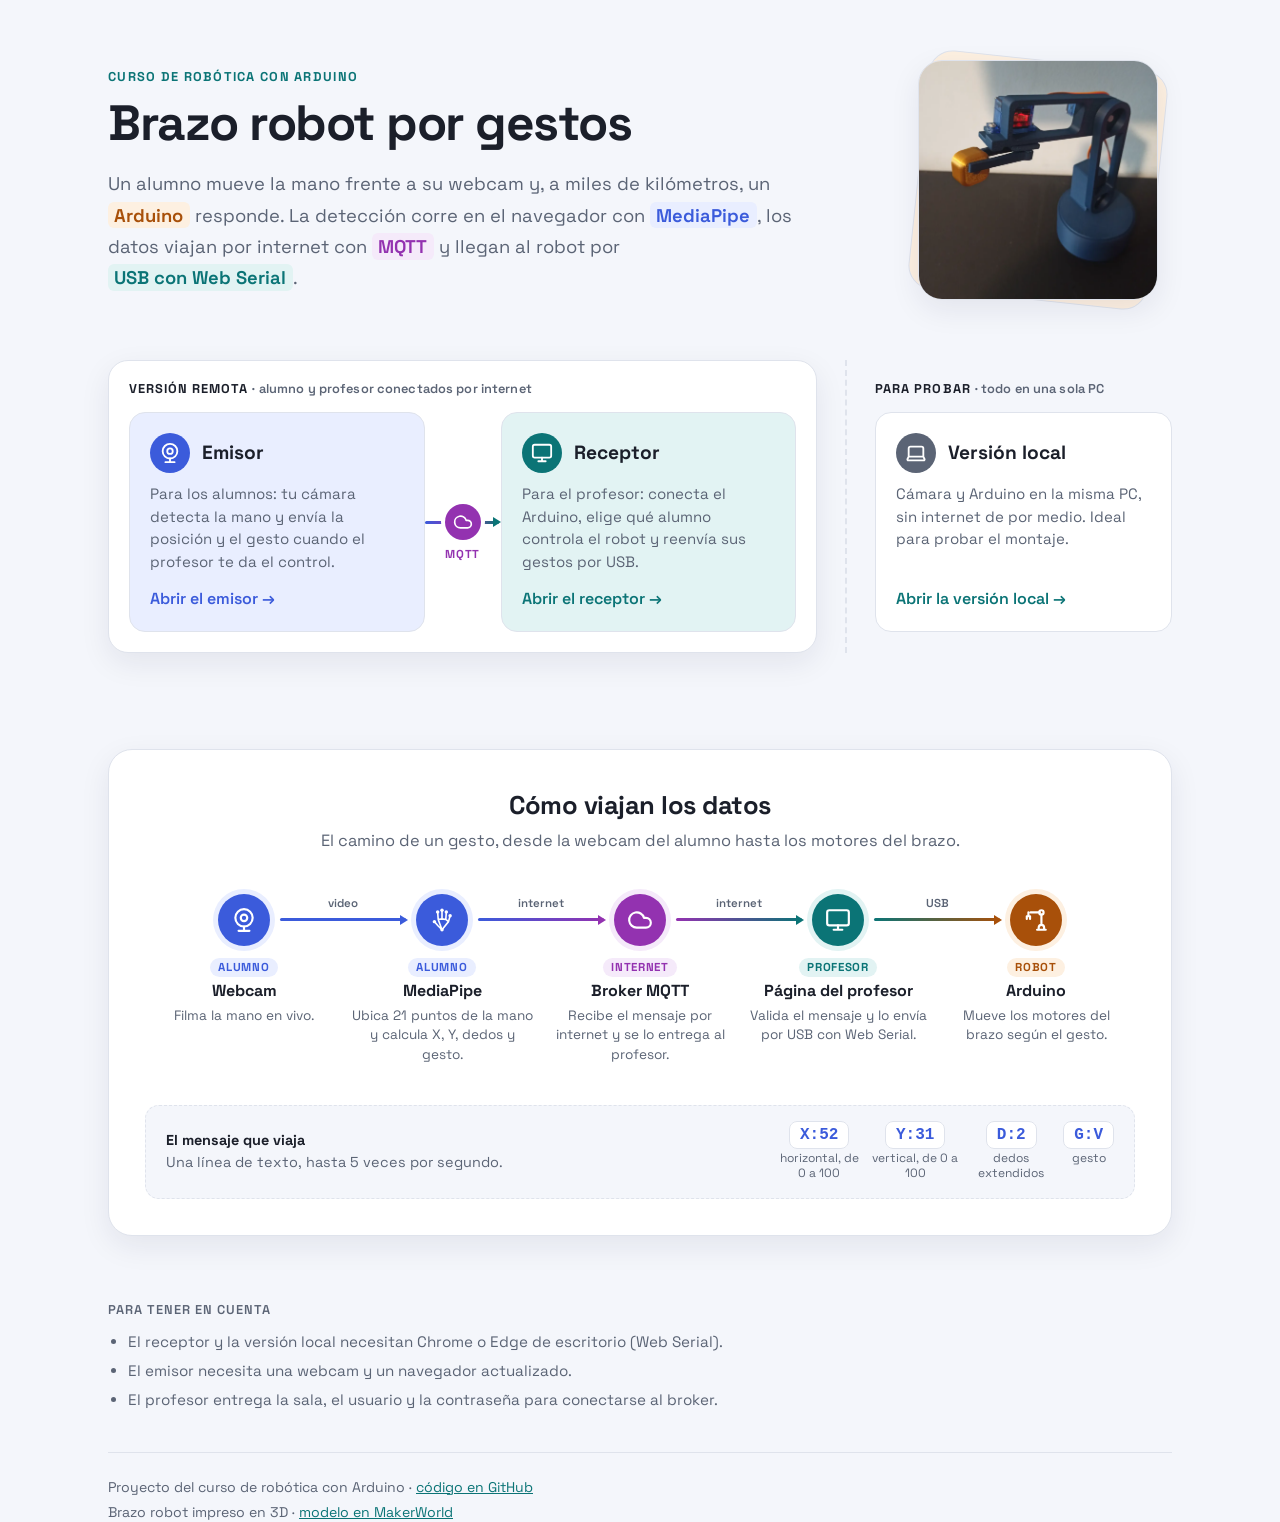
==== commit d00309d9: "Tipografía Space Grotesk, receptor con su paleta y layouts del emisor y del receptor - Todo el sitio" ====
--- a/index.html
+++ b/index.html
@@ -6,6 +6,10 @@
   <meta name="description" content="Control remoto de un robot con gestos de la mano: MediaPipe en el navegador, MQTT por internet y Arduino" />
   <title>Brazo robot por gestos</title>
   <link rel="icon" href="data:," />
+  <!-- Tipografía del sitio: Space Grotesk (Google Fonts), grotesca de aire técnico y muy legible -->
+  <link rel="preconnect" href="https://fonts.googleapis.com" />
+  <link rel="preconnect" href="https://fonts.gstatic.com" crossorigin />
+  <link rel="stylesheet" href="https://fonts.googleapis.com/css2?family=Space+Grotesk:wght@400..700&display=swap" />
   <link rel="stylesheet" href="css/app.css" />
 </head>
 <body>
--- a/css/app.css
+++ b/css/app.css
@@ -113,6 +113,38 @@
   }
 }
 
+/* Paleta del receptor (profesor): el verde azulado de la tarjeta "Receptor" de la portada (--zone-teacher).
+   Se usa en receptor.html y, dentro del emisor, en lo que viene del profesor (el brazo en vivo y su estado).
+   Contraste verificado (WCAG AA, mínimo 4,5:1) en todas las combinaciones de texto y fondo; el peor caso
+   es el acento sobre su fondo teñido, con 4,86:1. Reemplaza al acento #0f8b8d, que daba 4,12:1 sobre blanco */
+.theme-receptor {
+  --bg: #eaf5f5;
+  --card: #ffffff;
+  --text: #152628;
+  --muted: #4b6264;
+  --accent: #0b7476;
+  --accent-hover: #085d5f;
+  --accent-text: #ffffff;
+  --border: #cfe4e4;
+  --shadow: 0 10px 30px rgba(10, 70, 72, 0.1);
+  --log-bg: #f2f9f9;
+}
+
+@media (prefers-color-scheme: dark) {
+  .theme-receptor {
+    --bg: #0b1617;
+    --card: #122223;
+    --text: #e6f2f2;
+    --muted: #93acad;
+    --accent: #4fcacc;
+    --accent-hover: #76d8da;
+    --accent-text: #0b1617;
+    --border: #22393a;
+    --shadow: 0 10px 30px rgba(0, 0, 0, 0.45);
+    --log-bg: #0e1c1d;
+  }
+}
+
 * {
   box-sizing: border-box;
   margin: 0;
@@ -131,7 +163,8 @@
   padding: 24px 16px;
   background: var(--bg);
   color: var(--text);
-  font-family: system-ui, -apple-system, "Segoe UI", Roboto, sans-serif;
+  /* Space Grotesk se carga desde Google Fonts; si no llega, se usa la del sistema */
+  font-family: "Space Grotesk", system-ui, -apple-system, "Segoe UI", Roboto, sans-serif;
   line-height: 1.5;
 }
 
@@ -889,12 +922,22 @@
   gap: 8px 12px;
 }
 
-/* Formulario de conexión al broker: tantos campos por fila como entren (todos en una fila si hay lugar) */
+/* Formulario de conexión al broker en una sola fila: campos, botón y, al final, "Servidor (avanzado)".
+   align-items: flex-end alinea el botón con los campos (no con sus etiquetas). Si la fila no entra,
+   los elementos bajan solos a la línea siguiente */
 .connect-form {
-  display: grid;
-  grid-template-columns: repeat(auto-fit, minmax(100px, 1fr));
+  display: flex;
+  flex-wrap: wrap;
+  align-items: flex-end;
   gap: 8px 12px;
   margin-top: 12px;
+}
+
+/* Campos parejos y sin estirarse de más cuando el panel ocupa todo el ancho (receptor) */
+/* Base de 75 px: con 4 campos, el botón y "Servidor" la fila entra en media columna desde 1180 px */
+.connect-form .field {
+  flex: 1 1 75px;
+  max-width: 220px;
 }
 
 /* Con la conexión activa solo quedan el botón y el estado, que ya dice sala y alias: más lugar para lo demás */
@@ -915,8 +958,17 @@
   color: var(--muted);
 }
 
-.field-wide {
-  grid-column: 1 / -1;
+/* "Servidor (avanzado)" cerrado ocupa solo su texto, centrado con los campos (40 px de alto).
+   Abierto, pasa a una línea propia con el campo a todo el ancho */
+.connect-form .field-advanced {
+  flex: 0 0 auto;
+  max-width: none;
+  padding-bottom: 10px;
+}
+
+.connect-form .field-advanced[open] {
+  flex-basis: 100%;
+  padding-bottom: 0;
 }
 
 .field-advanced summary {
@@ -949,7 +1001,6 @@
 }
 
 .form-actions {
-  grid-column: 1 / -1;
   display: flex;
   flex-wrap: wrap;
   align-items: center;
@@ -1088,13 +1139,6 @@
 .stage:not(.is-live) .stage-meta,
 .stage:not(.is-live) ~ .stage-hud {
   display: none;
-}
-
-/* En escritorio el video queda arriba, pegado a los controles: el espacio libre va abajo y no en dos huecos */
-@media (min-width: 1180px) and (min-height: 540px) {
-  .stage-area-top {
-    place-items: start center;
-  }
 }
 
 /* Indicadores técnicos (manos, FPS y procesador): chicos y translúcidos, arriba a la derecha.
@@ -1159,7 +1203,7 @@
   border-radius: 999px;
   background: var(--accent);
   color: var(--accent-text);
-  font-family: system-ui, -apple-system, "Segoe UI", Roboto, sans-serif;
+  font-family: inherit;
   font-size: 0.9rem;
 }
 
@@ -1179,7 +1223,7 @@
 
 .stage-hud .hand-empty {
   color: var(--stage-text);
-  font-family: system-ui, -apple-system, "Segoe UI", Roboto, sans-serif;
+  font-family: inherit;
   font-size: 0.9rem;
 }
 
@@ -1219,6 +1263,258 @@
   .stage-hud .hand-score {
     display: none;
   }
+}
+
+/* ================= Video del brazo (VDO.Ninja) ================= */
+
+/* Caja oscura con el iframe de VDO.Ninja o el texto de espera: mismo aspecto que el video de la cámara */
+.video-box {
+  position: absolute;
+  inset: 0;
+  display: grid;
+  place-items: center;
+  overflow: hidden;
+  border-radius: 16px;
+  background: var(--stage-bg);
+}
+
+.video-frame {
+  display: block;
+  place-self: stretch;
+  width: 100%;
+  height: 100%;
+  border: 0;
+}
+
+.video-placeholder {
+  padding: 16px;
+  color: var(--stage-text);
+  text-align: center;
+}
+
+/* Vista previa en el receptor: la caja ocupa el ancho del panel en 16:9 */
+.video-box-preview {
+  position: relative;
+  aspect-ratio: 16 / 9;
+  margin-top: 12px;
+}
+
+/* Etiqueta de cada video del emisor, arriba a la izquierda ("Tu cámara", "Brazo robot · en vivo") */
+.stage-label {
+  position: absolute;
+  top: 10px;
+  left: 10px;
+  display: inline-flex;
+  align-items: center;
+  gap: 6px;
+  padding: 3px 10px;
+  border-radius: 999px;
+  background: rgba(11, 14, 19, 0.55);
+  color: #e9edf4;
+  font-size: 0.75rem;
+  font-weight: 600;
+  pointer-events: none;
+}
+
+/* Punto rojo de "en vivo" (convención de las transmisiones) */
+.live-dot {
+  width: 8px;
+  height: 8px;
+  border-radius: 50%;
+  background: #ff4d4f;
+  box-shadow: 0 0 0 3px rgba(255, 77, 79, 0.3);
+}
+
+/* ================= Emisor: dos videos lado a lado ================= */
+
+.stream-area {
+  margin-top: 16px;
+}
+
+.stream-frame {
+  position: relative;
+}
+
+/* El video del brazo se muestra en 16:9 (VDO.Ninja agrega bandas si la cámara del profesor tiene otra proporción) */
+.stream-screen {
+  position: relative;
+  width: 100%;
+  aspect-ratio: 16 / 9;
+  max-height: 70vh;
+}
+
+/* Borde en el color del receptor: el video viene de la PC del profesor */
+.stream-area .video-box {
+  border: 2px solid var(--accent);
+}
+
+/* Lo que informa el Arduino del profesor, en una pastilla sobre el borde inferior izquierdo del video.
+   Ocupa menos que una franja completa: el brazo suele estar abajo, apoyado en su base */
+.robot-hud {
+  position: absolute;
+  bottom: 12px;
+  left: 12px;
+  display: flex;
+  flex-wrap: wrap;
+  align-items: center;
+  gap: 6px 10px;
+  max-width: calc(100% - 24px);
+  padding: 5px 12px 5px 5px;
+  border-radius: 14px;
+  background: rgba(11, 14, 19, 0.65);
+  color: #e9edf4;
+  font-size: 0.85rem;
+  pointer-events: none;
+}
+
+.robot-hud-tag {
+  padding: 1px 10px;
+  border-radius: 999px;
+  background: var(--accent);
+  color: var(--accent-text);
+  font-size: 0.8rem;
+  font-weight: 700;
+}
+
+.robot-hud .led-row {
+  color: inherit;
+  font-size: inherit;
+}
+
+/* Sobre el fondo oscuro, el borde de los LEDs apagados o desconocidos va en gris claro (encendidos: amarillo) */
+.robot-hud .led-indicator:not(.is-on) {
+  border-color: var(--stage-text);
+}
+
+.robot-hud .device-status {
+  margin: 0;
+  padding: 0;
+  border: 0;
+  background: none;
+  font-size: inherit;
+}
+
+/* Celular: la pastilla pasa a ser una tira oscura debajo del video, como los datos de la mano */
+@media (max-width: 600px) {
+  .robot-hud {
+    position: static;
+    max-width: none;
+    margin-top: 8px;
+    padding: 8px 10px;
+    border-radius: 12px;
+    background: var(--stage-bg);
+  }
+}
+
+/* Escritorio: cuatro zonas. Arriba los controles de la cámara y la conexión MQTT; en el medio tu cámara y
+   el brazo en vivo, cada uno al ancho completo de su columna; abajo los datos de control y el registro.
+   El alto de los videos sale del ancho de la columna: si no entra en la ventana, la página hace scroll.
+   La última fila es 1fr: con lugar de sobra, crece el registro y no los paneles de arriba */
+@media (min-width: 1180px) and (min-height: 540px) {
+  /* Emisor y receptor crecen con su contenido y la página hace scroll. El body deja de tener alto fijo
+     (si no, la tarjeta se estira al alto de la ventana y el contenido se sale por abajo).
+     min-height: con lugar de sobra, el body (flex) estira la tarjeta hasta llenar la ventana */
+  body:has(.app-emisor),
+  body:has(.app-receptor) {
+    height: auto;
+    min-height: 100vh;
+    min-height: 100dvh;
+  }
+
+  .app-emisor,
+  .app-receptor {
+    height: auto;
+  }
+
+  .app-emisor {
+    grid-template-columns: repeat(2, minmax(0, 1fr));
+    grid-template-rows: auto auto auto 1fr;
+    grid-template-areas:
+      "header header"
+      "controls mqtt"
+      "camera stream"
+      "control log";
+  }
+
+  /* La separación la da el gap de la grilla. .app-emisor antepuesto: le gana a los márgenes de .panel y .control */
+  .app-emisor > * {
+    margin-top: 0;
+  }
+
+  .app-emisor .app-header { grid-area: header; }
+  .camera-controls { grid-area: controls; }
+  .mqtt-panel { grid-area: mqtt; }
+  .camera-area { grid-area: camera; }
+  .stream-area { grid-area: stream; }
+  .app-emisor .control { grid-area: control; }
+  .app-emisor .log-panel { grid-area: log; }
+
+  /* Las otras páginas ajustan el video al alto libre (contenedor con container-type: size).
+     Acá el video toma el ancho de la columna y su alto sale de la proporción de la cámara */
+  /* place-items: normal anula el "center" de .stage-area: con center, el navegador encoge el marco
+     al ancho de su contenido y el video (width: 100 % del marco) queda en 0 px */
+  .app-emisor .stage-area {
+    display: block;
+    place-items: normal;
+    min-height: 0;
+    container-type: normal;
+  }
+
+  .app-emisor .stage {
+    width: 100%;
+    max-height: none;
+  }
+
+  .stream-screen {
+    max-height: none;
+  }
+
+  .app-emisor .log-list {
+    min-height: 60px;
+  }
+
+  /* Receptor: dos columnas iguales desde arriba. Izquierda: conexión MQTT, alumnos, datos recibidos y Arduino.
+     Derecha: la cámara del brazo (alineada con la conexión MQTT) y el registro, que ocupa el alto que sobra */
+  .app-receptor {
+    grid-template-columns: repeat(2, minmax(0, 1fr));
+    grid-template-rows: auto 1fr;
+    grid-template-areas:
+      "header header"
+      "remote video";
+  }
+
+  .app-receptor > * {
+    margin-top: 0;
+  }
+
+  .app-receptor .app-header { grid-area: header; }
+  .app-receptor .column-remote { grid-area: remote; }
+  .app-receptor .column-video { grid-area: video; }
+
+  /* Sin scroll propio en cada columna: crece la página. Sin overflow tampoco hace falta el margen
+     negativo que dejaba lugar al contorno de foco */
+  .app-receptor .column {
+    margin: 0;
+    padding: 0;
+    overflow: visible;
+  }
+
+  /* En la columna izquierda, si sobra alto, crece la lista de alumnos y no el panel del Arduino */
+  .app-receptor .serial {
+    flex: none;
+  }
+}
+
+/* Estado de la conexión MQTT (y de la cámara en el emisor) en el encabezado del panel, y tu rol en la fila del botón */
+.panel-header .connection-status,
+.panel-header .status,
+.form-actions .role-row {
+  margin-top: 0;
+}
+
+/* Panel "Detección de la mano" del emisor: controles a la misma distancia del título que el formulario de MQTT */
+.camera-controls .toolbar {
+  margin-top: 12px;
 }
 
 /* ================= Portada (index.html) ================= */
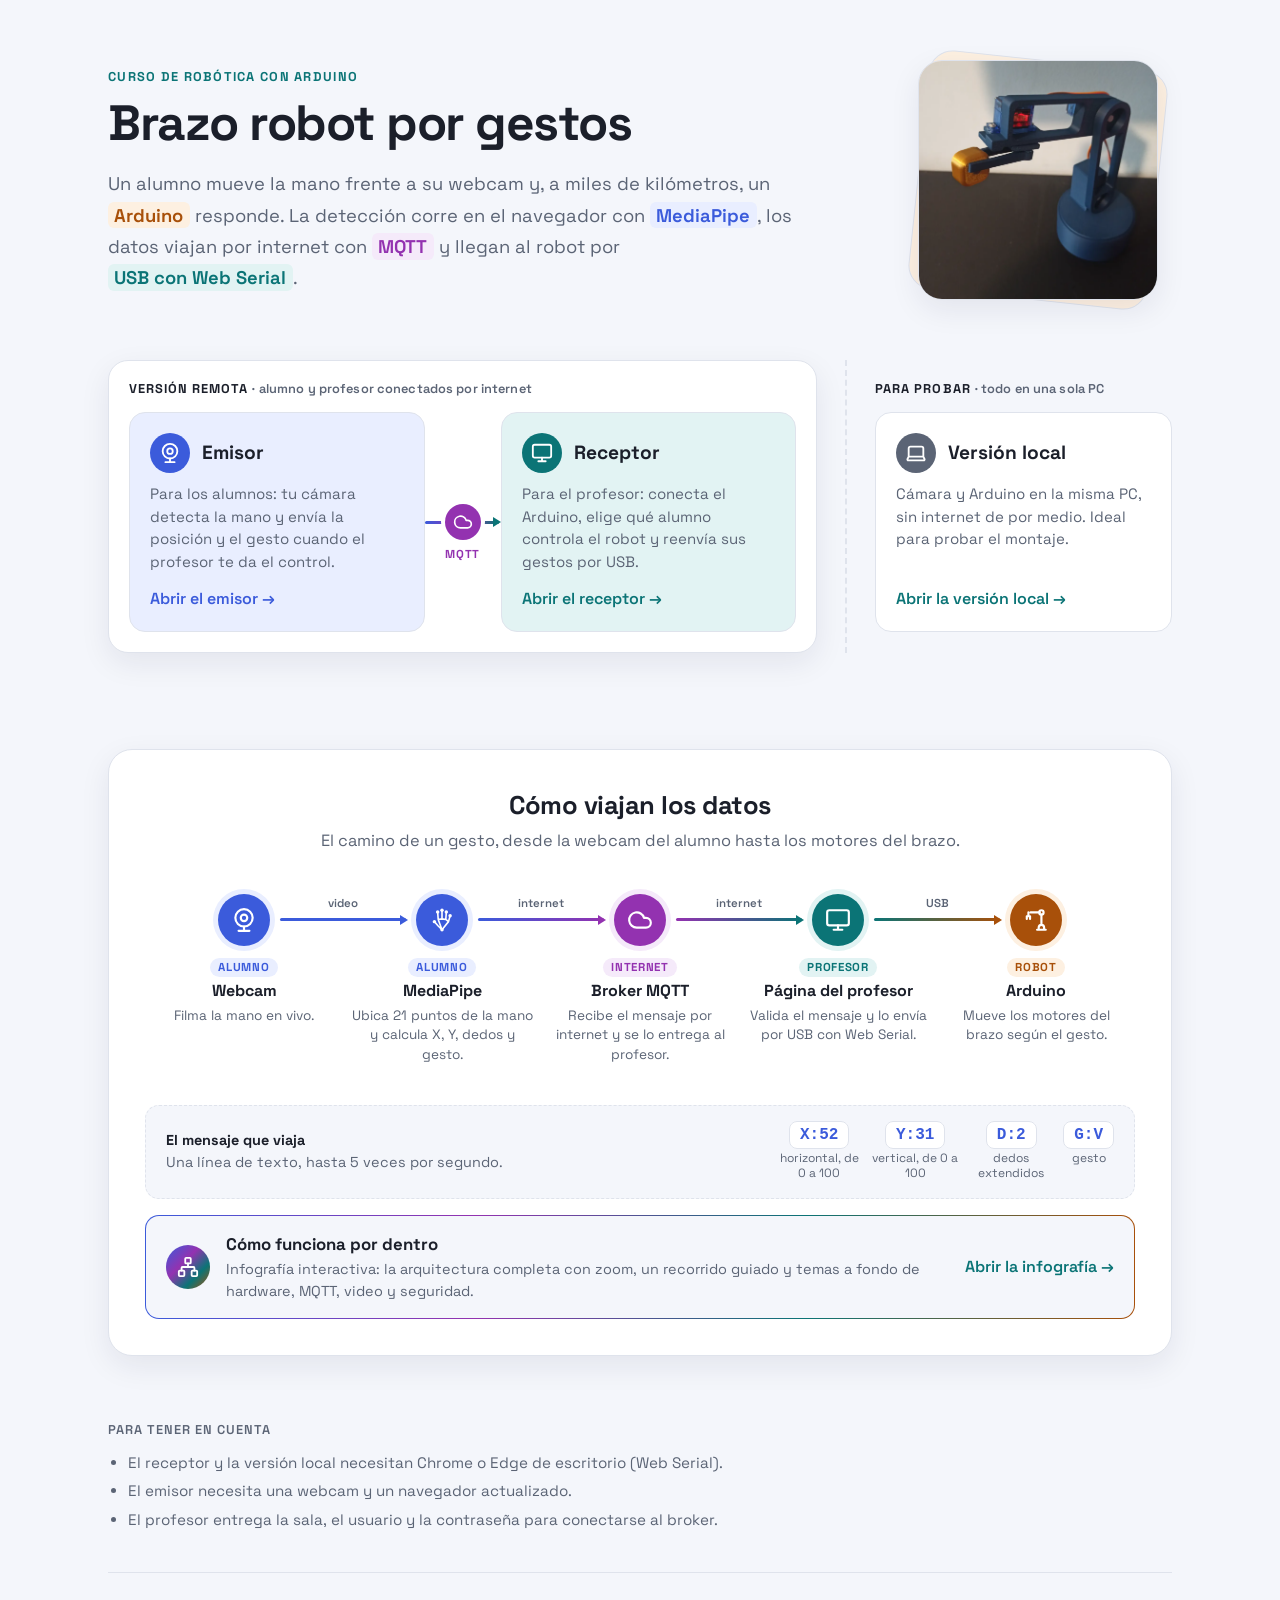
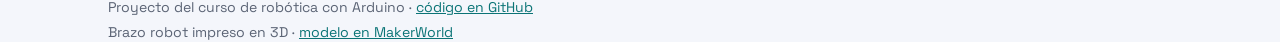
==== commit 6d8c8fe1: "Infografía: paquetes animados, recorrido guiado y temas a fondo; enlace desde la portada - Paquetes " ====
--- a/index.html
+++ b/index.html
@@ -190,6 +190,18 @@
           </div>
         </dl>
       </div>
+
+      <!-- Puerta a la infografía: el mismo recorrido, con cada pieza explicada a fondo -->
+      <a class="flow-more" href="arquitectura.html">
+        <span class="flow-more-icon" aria-hidden="true">
+          <svg viewBox="0 0 24 24"><rect x="9" y="2" width="6" height="6" rx="1" /><rect x="2" y="16" width="6" height="6" rx="1" /><rect x="16" y="16" width="6" height="6" rx="1" /><path d="M5 16v-3a1 1 0 0 1 1-1h12a1 1 0 0 1 1 1v3M12 12V8" /></svg>
+        </span>
+        <span class="flow-more-text">
+          <strong>Cómo funciona por dentro</strong>
+          <span>Infografía interactiva: la arquitectura completa con zoom, un recorrido guiado y temas a fondo de hardware, MQTT, video y seguridad.</span>
+        </span>
+        <span class="flow-more-link">Abrir la infografía →</span>
+      </a>
     </section>
 
     <section class="landing-notes" aria-labelledby="notes-title">
--- a/css/app.css
+++ b/css/app.css
@@ -2043,6 +2043,100 @@
   text-align: center;
 }
 
+/* Enlace a la infografía (arquitectura.html): cierra la sección con el mismo recorrido, explicado a fondo.
+   El borde degradado repite los colores de las cuatro zonas del diagrama */
+.flow-more {
+  display: flex;
+  align-items: center;
+  gap: 16px;
+  margin-top: 16px;
+  padding: 16px 20px;
+  border: 1.5px solid transparent;
+  border-radius: 14px;
+  background:
+    linear-gradient(var(--bg), var(--bg)) padding-box,
+    linear-gradient(90deg, var(--zone-student), var(--zone-cloud), var(--zone-teacher), var(--zone-robot)) border-box;
+  color: var(--text);
+  text-decoration: none;
+  transition: transform 0.15s;
+}
+
+.flow-more:hover {
+  transform: translateY(-2px);
+}
+
+.flow-more:focus-visible {
+  outline: 3px solid var(--zone-teacher);
+  outline-offset: 3px;
+}
+
+.flow-more-icon {
+  display: grid;
+  place-items: center;
+  flex: none;
+  width: 44px;
+  height: 44px;
+  border-radius: 50%;
+  background: linear-gradient(135deg, var(--zone-student), var(--zone-cloud) 40%, var(--zone-teacher) 70%, var(--zone-robot));
+  color: var(--zone-icon);
+}
+
+.flow-more-icon svg {
+  width: 22px;
+  height: 22px;
+  fill: none;
+  stroke: currentColor;
+  stroke-width: 2;
+  stroke-linecap: round;
+  stroke-linejoin: round;
+}
+
+.flow-more-text {
+  display: flex;
+  flex: 1;
+  flex-direction: column;
+  gap: 2px;
+}
+
+.flow-more-text strong {
+  font-size: 1.05rem;
+}
+
+.flow-more-text span {
+  color: var(--muted);
+  font-size: 0.9rem;
+}
+
+.flow-more-link {
+  flex: none;
+  color: var(--zone-teacher);
+  font-weight: 600;
+  white-space: nowrap;
+}
+
+/* En el celular el "Abrir" baja a su propia línea, alineado con el texto */
+@media (max-width: 560px) {
+  .flow-more {
+    flex-wrap: wrap;
+    align-items: flex-start;
+  }
+
+  .flow-more-link {
+    width: 100%;
+    padding-left: 60px;
+  }
+}
+
+@media (prefers-reduced-motion: reduce) {
+  .flow-more {
+    transition: none;
+  }
+
+  .flow-more:hover {
+    transform: none;
+  }
+}
+
 /* ---------- Notas y pie ---------- */
 
 .landing-notes {
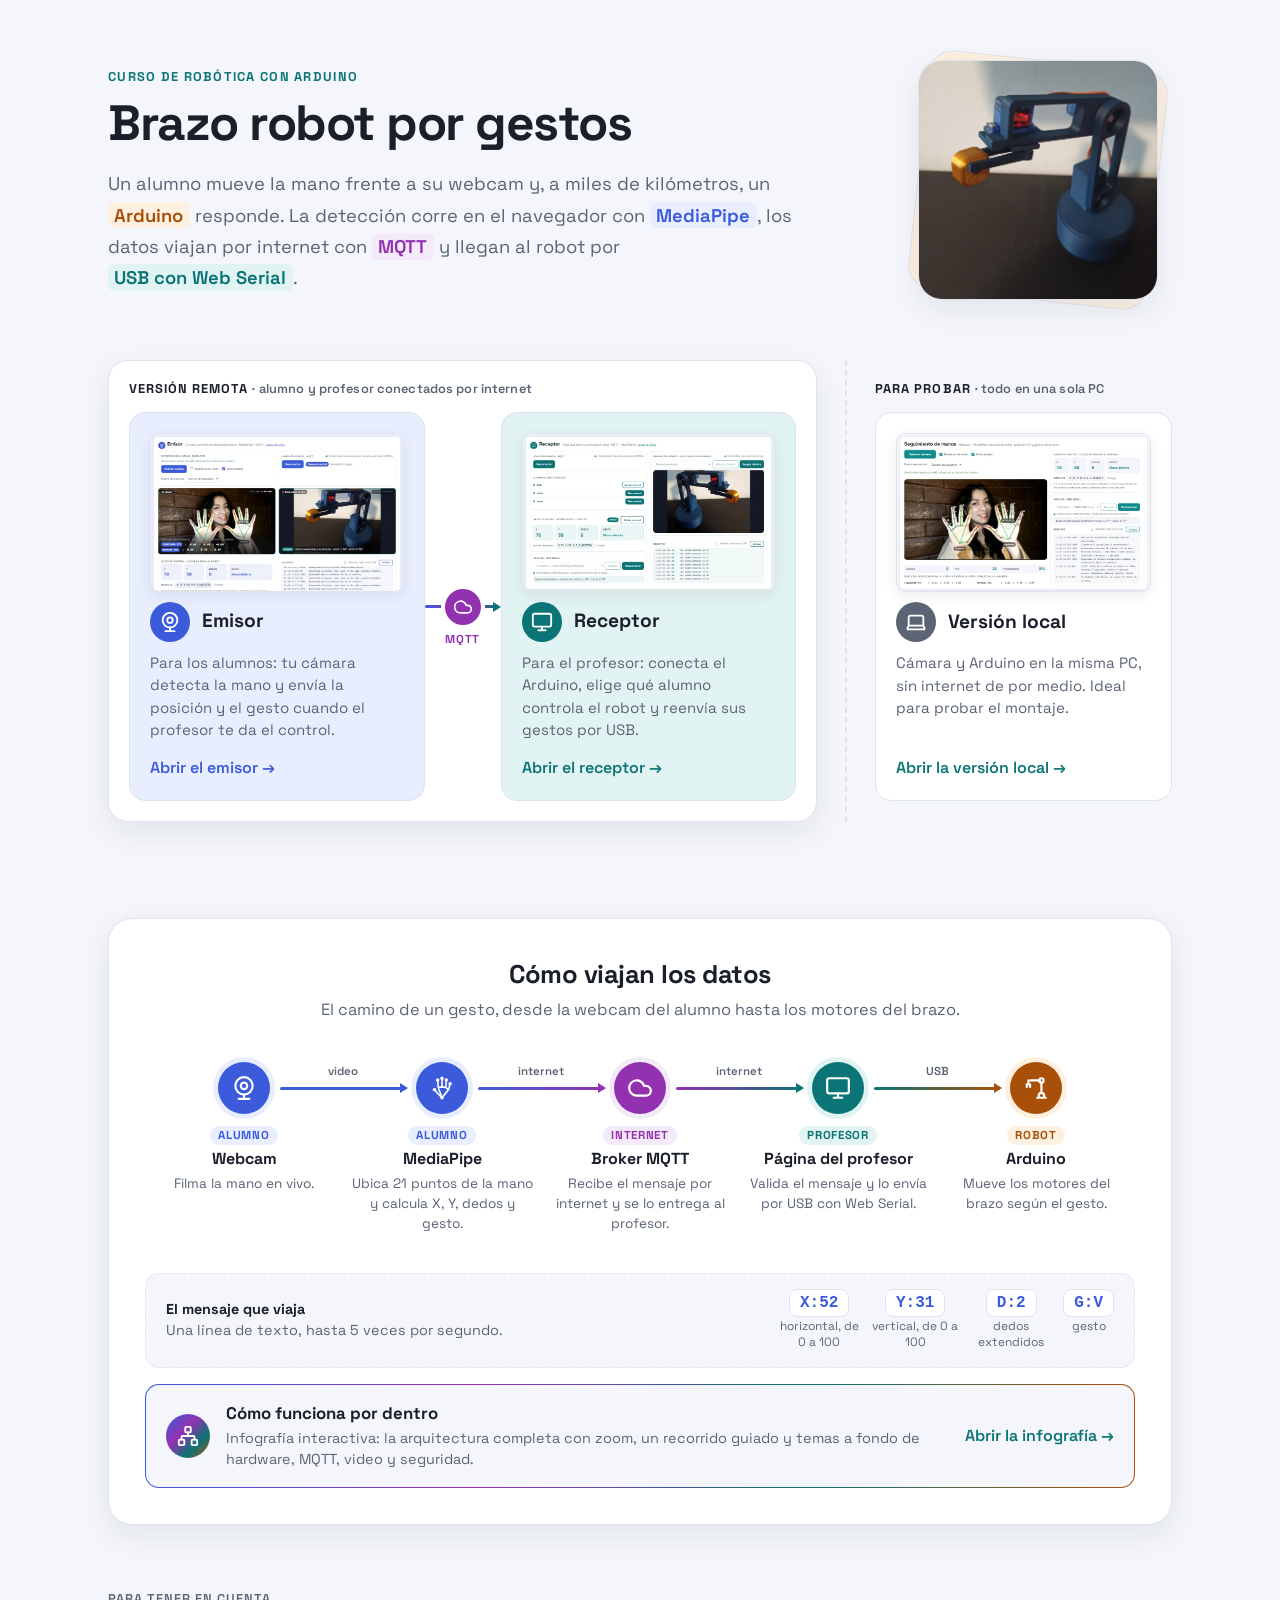
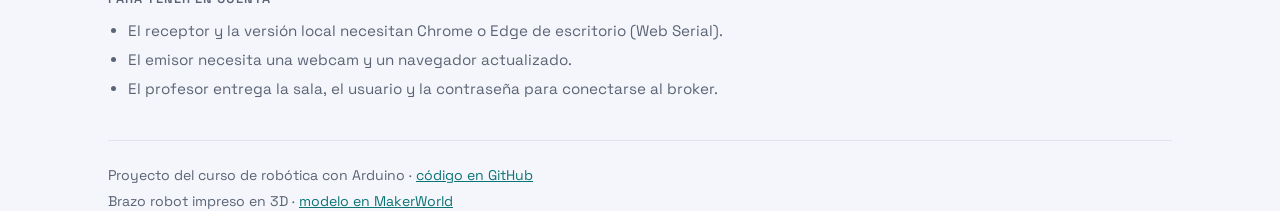
==== commit 7be6c544: "Capturas en el README, vista previa para redes y miniaturas en la portada - README: sección «Así se " ====
--- a/index.html
+++ b/index.html
@@ -6,6 +6,18 @@
   <meta name="description" content="Control remoto de un robot con gestos de la mano: MediaPipe en el navegador, MQTT por internet y Arduino" />
   <title>Brazo robot por gestos</title>
   <link rel="icon" href="data:," />
+  <!-- Vista previa al compartir el enlace (LinkedIn, WhatsApp, etc.): la imagen sale de tools/vista-previa.mjs.
+       Las redes necesitan la dirección completa de la página y de la imagen -->
+  <meta property="og:type" content="website" />
+  <meta property="og:site_name" content="Brazo robot por gestos" />
+  <meta property="og:title" content="Brazo robot por gestos" />
+  <meta property="og:description" content="Control remoto de un robot con gestos de la mano: MediaPipe en el navegador, MQTT por internet y Arduino" />
+  <meta property="og:url" content="https://luabfr.github.io/brazo-robot-por-gestos/" />
+  <meta property="og:image" content="https://luabfr.github.io/brazo-robot-por-gestos/assets/vista-previa.jpg" />
+  <meta property="og:image:width" content="1200" />
+  <meta property="og:image:height" content="630" />
+  <meta property="og:image:alt" content="Brazo robot por gestos: la cámara del alumno con los puntos de sus manos y el brazo robot del profesor en vivo, unidos por MQTT" />
+  <meta name="twitter:card" content="summary_large_image" />
   <!-- Tipografía del sitio: Space Grotesk (Google Fonts), grotesca de aire técnico y muy legible -->
   <link rel="preconnect" href="https://fonts.googleapis.com" />
   <link rel="preconnect" href="https://fonts.gstatic.com" crossorigin />
@@ -48,7 +60,12 @@
         </h2>
         <div class="role-pair">
           <!-- Cada tarjeta anticipa el color de su página: índigo el emisor, verde azulado el receptor -->
+          <!-- Las miniaturas son capturas de cada página con datos de ejemplo (tools/capturas.mjs). Son decorativas:
+               el título y el texto de la tarjeta ya dicen qué es cada página -->
           <a class="role-card zone-student" href="emisor.html">
+            <span class="role-shot" aria-hidden="true">
+              <img src="assets/capturas/portada-emisor.webp" width="806" height="504" alt="" loading="lazy" decoding="async" />
+            </span>
             <div class="role-head">
               <span class="role-icon" aria-hidden="true">
                 <svg viewBox="0 0 24 24"><circle cx="12" cy="10" r="8" /><circle cx="12" cy="10" r="3" /><path d="M7 22h10M12 22v-4" /></svg>
@@ -67,6 +84,9 @@
           </div>
 
           <a class="role-card zone-teacher" href="receptor.html">
+            <span class="role-shot" aria-hidden="true">
+              <img src="assets/capturas/portada-receptor.webp" width="806" height="504" alt="" loading="lazy" decoding="async" />
+            </span>
             <div class="role-head">
               <span class="role-icon" aria-hidden="true">
                 <svg viewBox="0 0 24 24"><rect width="20" height="14" x="2" y="3" rx="2" /><path d="M8 21h8M12 17v4" /></svg>
@@ -84,6 +104,9 @@
           Para probar <span class="group-label-note">· todo en una sola PC</span>
         </h2>
         <a class="role-card zone-local" href="hand-tracking.html">
+          <span class="role-shot" aria-hidden="true">
+            <img src="assets/capturas/portada-local.webp" width="806" height="504" alt="" loading="lazy" decoding="async" />
+          </span>
           <div class="role-head">
             <span class="role-icon" aria-hidden="true">
               <svg viewBox="0 0 24 24"><path d="M20 16V7a2 2 0 0 0-2-2H6a2 2 0 0 0-2 2v9m16 0H4m16 0 1.28 2.55a1 1 0 0 1-.9 1.45H3.62a1 1 0 0 1-.9-1.45L4 16" /></svg>
--- a/css/app.css
+++ b/css/app.css
@@ -1708,6 +1708,31 @@
   background: var(--card);
 }
 
+/* Miniatura de la página: una captura con datos de ejemplo (tools/capturas.mjs), de lo que entra en la pantalla */
+.role-shot {
+  display: block;
+  overflow: hidden;
+  aspect-ratio: 16 / 10;
+  border: 1px solid var(--border);
+  border-radius: 10px;
+  background: var(--card);
+  box-shadow: 0 4px 14px rgba(20, 30, 60, 0.08);
+}
+
+.role-shot img {
+  display: block;
+  width: 100%;
+  height: 100%;
+  object-fit: cover;
+  object-position: top;
+  transform-origin: top;
+  transition: transform 0.3s ease;
+}
+
+.role-card:hover .role-shot img {
+  transform: scale(1.03);
+}
+
 .role-head {
   display: flex;
   align-items: center;
@@ -2174,7 +2199,7 @@
 /* ---------- Pantallas medianas y chicas ---------- */
 
 /* La versión local baja debajo de la remota, separada por la línea punteada en horizontal.
-   Como queda a todo el ancho, su tarjeta se acomoda en una fila: ícono y título, texto y enlace */
+   Como queda a todo el ancho, su miniatura va a la izquierda y el título, el texto y el enlace a su lado */
 @media (max-width: 1000px) {
   .roles {
     grid-template-columns: 1fr;
@@ -2187,16 +2212,17 @@
     border-left: 0;
   }
 
+  /* La última fila se estira: el enlace (con margin-top: auto) queda abajo, alineado con el pie de la miniatura */
   .role-card.zone-local {
     display: grid;
-    grid-template-columns: auto minmax(0, 1fr) auto;
-    align-items: center;
+    grid-template-columns: minmax(0, 260px) minmax(0, 1fr);
+    grid-template-rows: auto auto 1fr;
+    align-items: start;
     column-gap: 24px;
   }
 
-  .role-card.zone-local .role-link {
-    margin-top: 0;
-    padding-top: 0;
+  .role-card.zone-local .role-shot {
+    grid-row: 1 / -1;
   }
 }
 
@@ -2420,6 +2446,14 @@
     transform: none;
   }
 
+  .role-shot img {
+    transition: none;
+  }
+
+  .role-card:hover .role-shot img {
+    transform: none;
+  }
+
   /* Sin animación el paquete queda oculto (opacidad 0): las flechas ya indican el sentido */
   .flow-link::before {
     animation: none;
